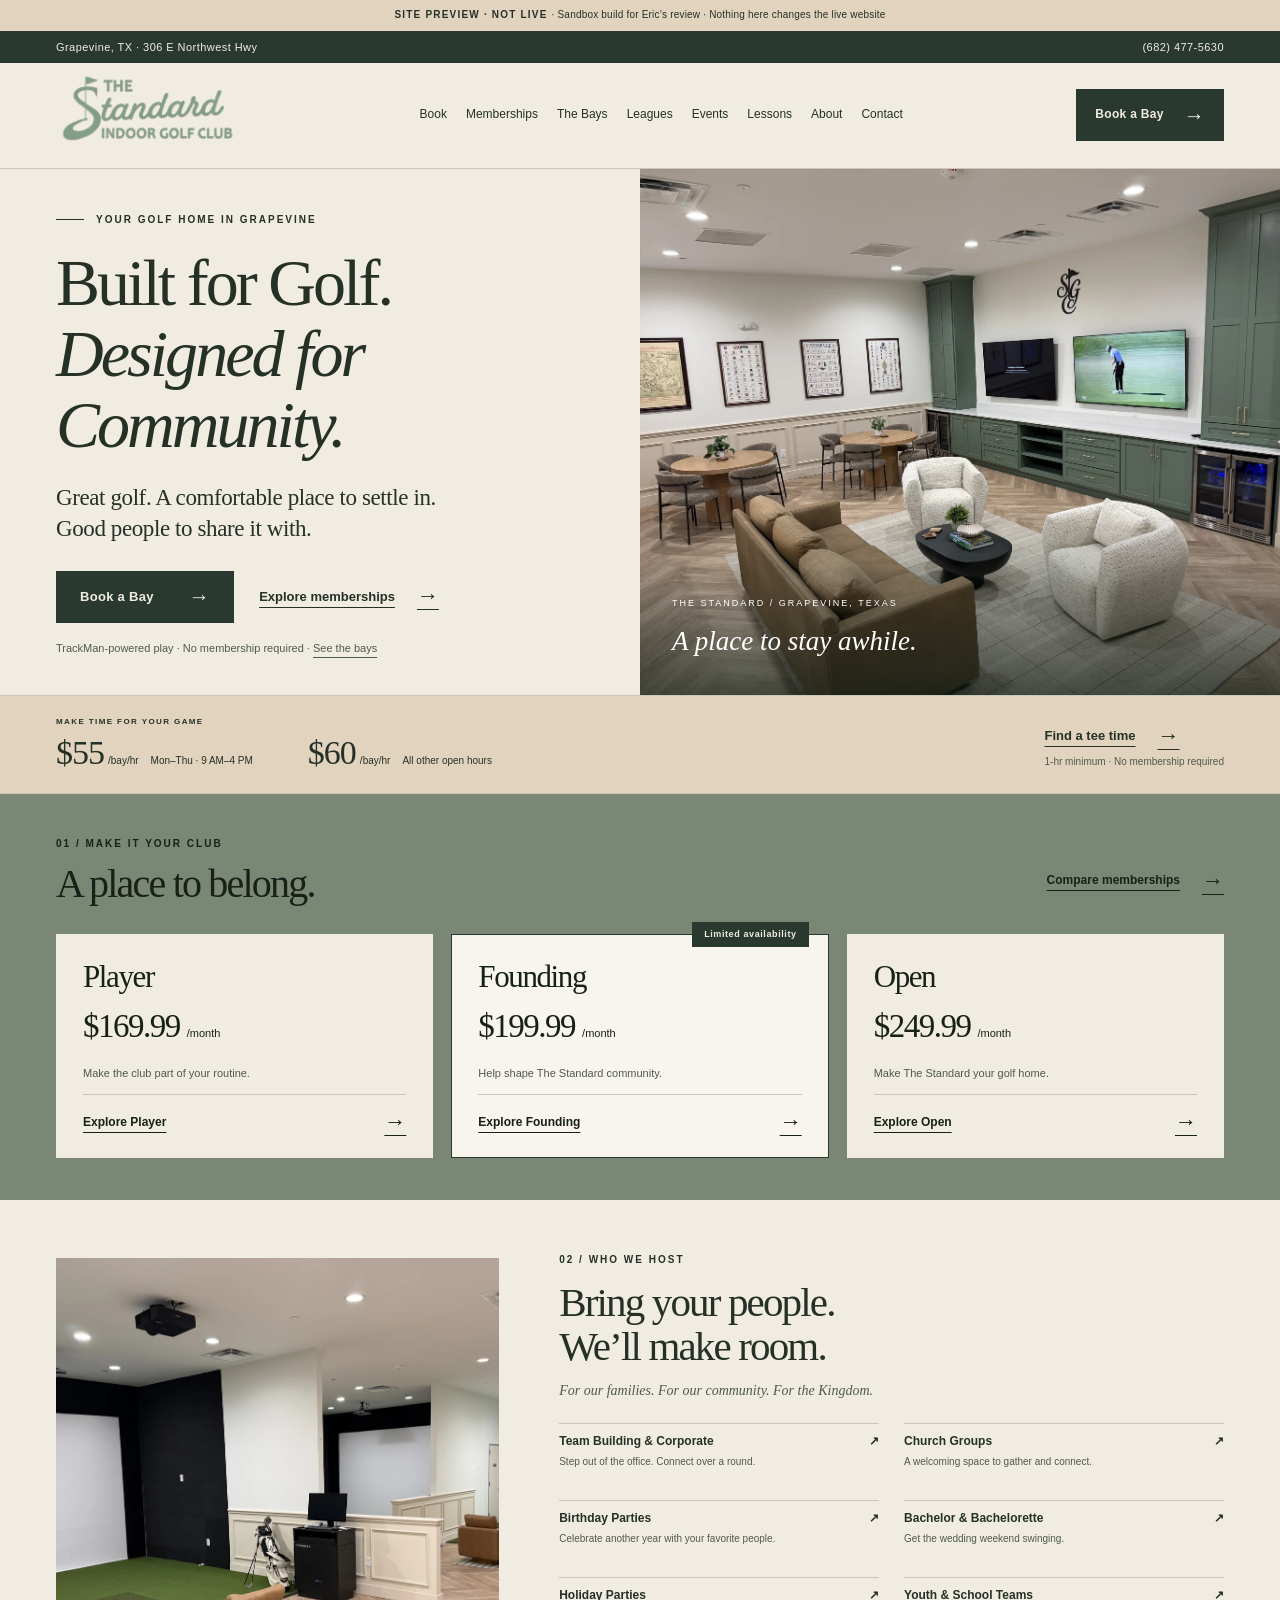
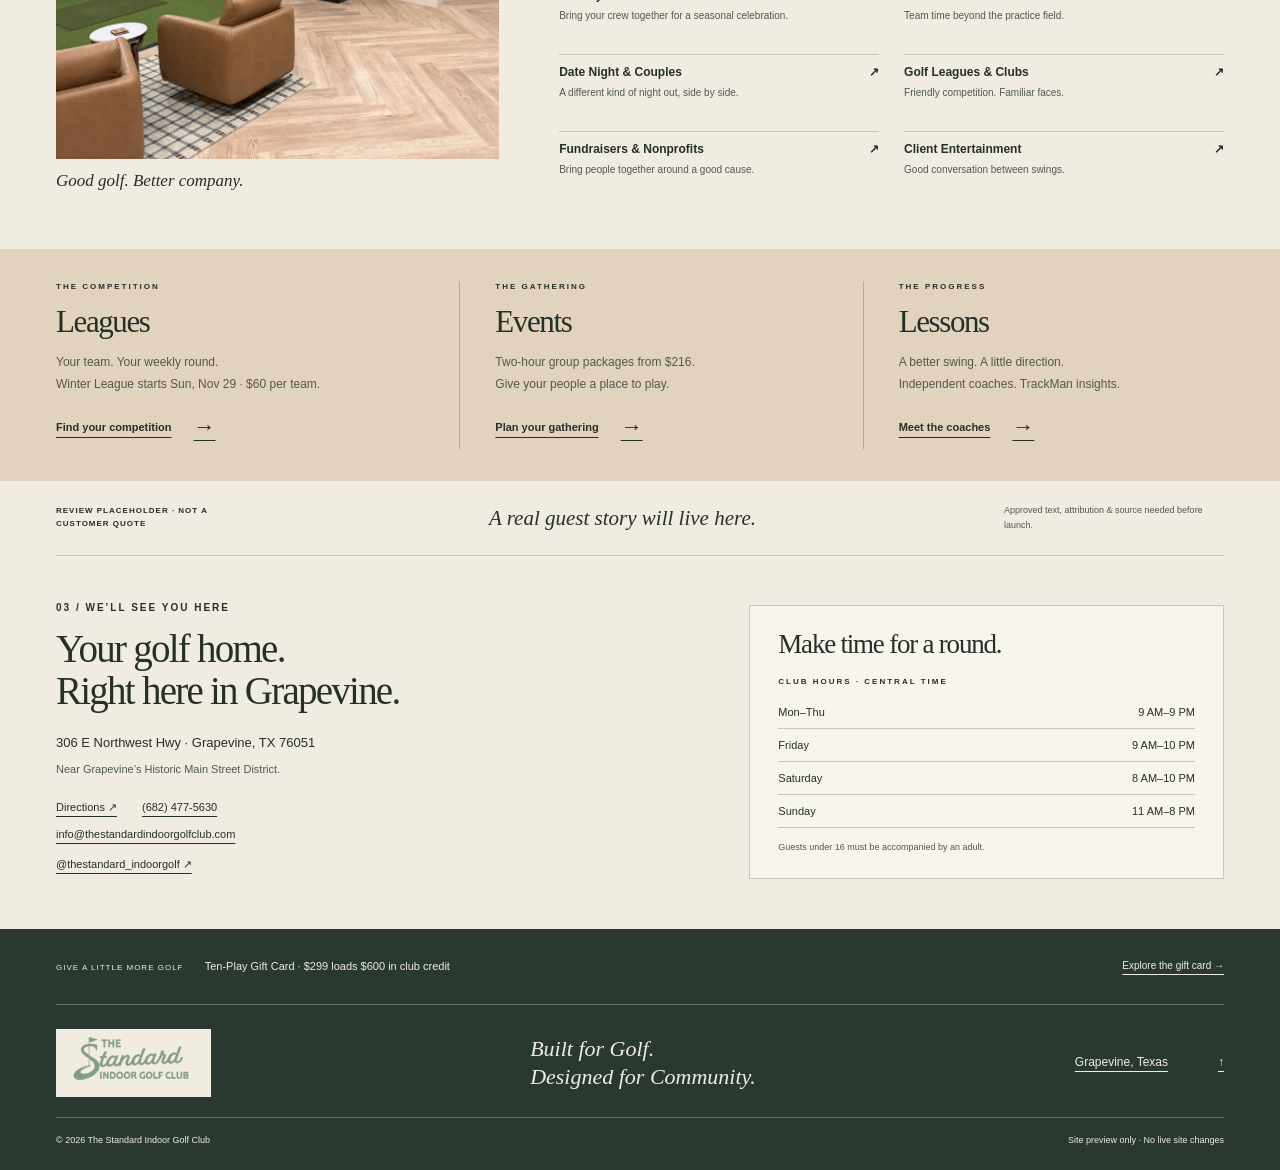
==== site/index.html @ 658508c6 "SIGC site preview (noindex, fake booking data)" ====
<!DOCTYPE html>

<html lang="en">
<head>
<meta charset="utf-8"/><meta content="width=device-width, initial-scale=1" name="viewport"/>
<meta content="noindex,nofollow" name="robots"/><meta content="#F0ECE2" name="theme-color"/>
<title>The Standard Indoor Golf Club · Homepage design preview</title>
<meta content="Premium indoor golf and genuine community in Grapevine, Texas. Book a TrackMan bay, find your membership, and make yourself at home." name="description"/>
<link as="image" href="assets/club-lounge.webp" rel="preload"/><link href="homepage.css" rel="stylesheet"/><link href="site.css" rel="stylesheet"/>
<script defer="" src="homepage.js"></script>
</head>
<body>
<a class="skip" href="#main">Skip to content</a>
<div class="preview">SITE PREVIEW · NOT LIVE <span>· Sandbox build for Eric’s review · Nothing here changes the live website</span></div>
<div class="utility"><div class="container"><a href="#visit">Grapevine, TX <span>· 306 E Northwest Hwy</span></a><a href="tel:+16824775630">(682) 477-5630</a></div></div>
<header class="header"><div class="container header-inner">
<a aria-label="The Standard Indoor Golf Club home" class="logo" href="#"><img alt="The Standard Indoor Golf Club" height="512" src="assets/primary-logo.png" width="1024"/></a>
<button aria-controls="navigation" aria-expanded="false" class="menu-toggle">Menu <span aria-hidden="true">☰</span></button>
<nav aria-label="Main navigation" id="navigation"><a href="bookings.html">Book</a><a href="memberships.html">Memberships</a><a href="bays.html">The Bays</a><a href="leagues.html">Leagues</a><a href="events.html">Events</a><a href="coaching.html">Lessons</a><a href="about.html">About</a><a href="contact.html">Contact</a></nav>
<a class="button header-book" href="../public/book.html">Book a Bay <span aria-hidden="true">→</span></a>
</div></header>
<main id="main"><section aria-labelledby="hero-title" class="hero">
<div class="hero-copy"><p class="eyebrow"><span class="rule"></span> YOUR GOLF HOME IN GRAPEVINE</p>
<h1 id="hero-title">Built for Golf.<br/><em>Designed for<br/>Community.</em></h1>
<p class="hero-intro">Great golf. A comfortable place to settle in. Good people to share it with.</p>
<div class="actions"><a class="button" href="../public/book.html">Book a Bay <span aria-hidden="true">→</span></a><a class="text-link" href="memberships.html">Explore memberships <span aria-hidden="true">→</span></a></div>
<p class="quiet">TrackMan-powered play · No membership required · <a href="bays.html">See the bays</a></p>
</div>
<figure class="hero-photo"><img alt="The club’s lounge with a leather sofa, soft armchairs, café tables and green built-in cabinets" fetchpriority="high" height="1125" src="assets/club-lounge.webp" width="1500"/><figcaption><span>THE STANDARD / GRAPEVINE, TEXAS</span><span>A place to stay awhile.</span></figcaption></figure>
</section>
<section aria-label="Hourly rates and booking" class="booking-strip"><div class="container"><p><span class="eyebrow">MAKE TIME FOR YOUR GAME</span><strong>$55<small>/bay/hr</small></strong><span class="rate-time">Mon–Thu · 9 AM–4 PM</span></p><p><strong>$60<small>/bay/hr</small></strong><span class="rate-time">All other open hours</span></p><div><a class="text-link" href="../public/book.html">Find a tee time <span aria-hidden="true">→</span></a><p>1-hr minimum · No membership required</p></div></div></section>
<section aria-labelledby="members-title" class="membership-section compact-memberships"><div class="container"><div class="compact-heading"><div><p class="eyebrow">01 / MAKE IT YOUR CLUB</p><h2 id="members-title">A place to belong.</h2></div><a class="text-link" href="memberships.html">Compare memberships <span aria-hidden="true">→</span></a></div><div class="membership-grid">
<article class="membership-card"><h3>Player</h3><p class="membership-price">$169.99<span>/month</span></p><p>Make the club part of your routine.</p><a class="text-link" href="memberships.html">Explore Player <span aria-hidden="true">→</span></a></article>
<article class="membership-card featured"><div class="availability">Limited availability</div><h3>Founding</h3><p class="membership-price">$199.99<span>/month</span></p><p>Help shape The Standard community.</p><a class="text-link" href="memberships.html">Explore Founding <span aria-hidden="true">→</span></a></article>
<article class="membership-card"><h3>Open</h3><p class="membership-price">$249.99<span>/month</span></p><p>Make The Standard your golf home.</p><a class="text-link" href="memberships.html">Explore Open <span aria-hidden="true">→</span></a></article>
</div></div></section>
<section aria-labelledby="host-title" class="host-section container"><figure class="host-photo"><img alt="Finished golf bays with hitting turf, large screens and comfortable leather seating at The Standard" height="1050" loading="lazy" src="assets/club-bays.webp" width="1400"/><figcaption>Good golf. Better company.</figcaption></figure><div><p class="eyebrow">02 / WHO WE HOST</p><h2 id="host-title">Bring your people.<br/>We’ll make room.</h2><p class="kingdom-line">For our families. For our community. For the Kingdom.</p><div class="host-groups"><a class="host-group" href="events.html"><h3>Team Building &amp; Corporate <span aria-hidden="true">↗</span></h3><p>Step out of the office. Connect over a round.</p></a><a class="host-group" href="events.html"><h3>Church Groups <span aria-hidden="true">↗</span></h3><p>A welcoming space to gather and connect.</p></a><a class="host-group" href="events.html"><h3>Birthday Parties <span aria-hidden="true">↗</span></h3><p>Celebrate another year with your favorite people.</p></a><a class="host-group" href="events.html"><h3>Bachelor &amp; Bachelorette <span aria-hidden="true">↗</span></h3><p>Get the wedding weekend swinging.</p></a><a class="host-group" href="events.html"><h3>Holiday Parties <span aria-hidden="true">↗</span></h3><p>Bring your crew together for a seasonal celebration.</p></a><a class="host-group" href="events.html"><h3>Youth &amp; School Teams <span aria-hidden="true">↗</span></h3><p>Team time beyond the practice field.</p></a><a class="host-group" href="events.html"><h3>Date Night &amp; Couples <span aria-hidden="true">↗</span></h3><p>A different kind of night out, side by side.</p></a><a class="host-group" href="events.html"><h3>Golf Leagues &amp; Clubs <span aria-hidden="true">↗</span></h3><p>Friendly competition. Familiar faces.</p></a><a class="host-group" href="events.html"><h3>Fundraisers &amp; Nonprofits <span aria-hidden="true">↗</span></h3><p>Bring people together around a good cause.</p></a><a class="host-group" href="events.html"><h3>Client Entertainment <span aria-hidden="true">↗</span></h3><p>Good conversation between swings.</p></a></div></div></section>
<section class="teaser-section"><div class="container teaser-grid"><article><p class="eyebrow">THE COMPETITION</p><h3>Leagues</h3><p>Your team. Your weekly round.<br/>Winter League starts Sun, Nov 29 · $60 per team.</p><a class="text-link" href="leagues.html">Find your competition <span aria-hidden="true">→</span></a></article><article><p class="eyebrow">THE GATHERING</p><h3>Events</h3><p>Two-hour group packages from $216.<br/>Give your people a place to play.</p><a class="text-link" href="events.html">Plan your gathering <span aria-hidden="true">→</span></a></article><article><p class="eyebrow">THE PROGRESS</p><h3>Lessons</h3><p>A better swing. A little direction.<br/>Independent coaches. TrackMan insights.</p><a class="text-link" href="coaching.html">Meet the coaches <span aria-hidden="true">→</span></a></article></div></section>
<aside aria-label="Future guest review" class="review-mini container"><span class="placeholder-label">REVIEW PLACEHOLDER · NOT A CUSTOMER QUOTE</span><p>A real guest story will live here.</p><span>Approved text, attribution &amp; source needed before launch.</span></aside>
<section aria-labelledby="visit-title" class="visit-short container" id="visit"><div><p class="eyebrow">03 / WE’LL SEE YOU HERE</p><h2 id="visit-title">Your golf home.<br/>Right here in Grapevine.</h2><address>306 E Northwest Hwy · Grapevine, TX 76051</address><p class="location-note">Near Grapevine’s Historic Main Street District.</p><div class="visit-actions"><a href="https://www.google.com/maps/search/?api=1&amp;query=306+E+Northwest+Hwy+Grapevine+TX+76051">Directions ↗</a><a href="tel:+16824775630">(682) 477-5630</a></div><a class="email-link" href="mailto:info@thestandardindoorgolfclub.com">info@thestandardindoorgolfclub.com</a><a class="social-link" href="https://www.instagram.com/thestandard_indoorgolf/">@thestandard_indoorgolf ↗</a></div><div class="hours-short"><h3>Make time for a round.</h3><p class="eyebrow">CLUB HOURS · CENTRAL TIME</p><dl><div><dt>Mon–Thu</dt><dd>9 AM–9 PM</dd></div><div><dt>Friday</dt><dd>9 AM–10 PM</dd></div><div><dt>Saturday</dt><dd>8 AM–10 PM</dd></div><div><dt>Sunday</dt><dd>11 AM–8 PM</dd></div></dl><p class="quiet">Guests under 16 must be accompanied by an adult.</p></div></section>
</main>
<footer><div class="container footer-gift"><p>GIVE A LITTLE MORE GOLF <span>Ten-Play Gift Card · $299 loads $600 in club credit</span></p><a href="gift-card.html">Explore the gift card →</a></div><div class="container footer-main"><a aria-label="Return to top" class="footer-logo" href="#"><img alt="The Standard Indoor Golf Club" height="512" src="assets/primary-logo.png" width="1024"/></a><p>Built for Golf.<br/>Designed for Community.</p><a href="#visit">Grapevine, Texas <span aria-hidden="true">↑</span></a></div><div class="container footer-bottom"><span>© 2026 The Standard Indoor Golf Club</span><span>Site preview only · No live site changes</span></div></footer>
<div class="mobile-book"><a class="button" href="../public/book.html">Book a Bay <span aria-hidden="true">→</span></a><a aria-label="View hours and directions" href="#visit">Hours &amp; location</a></div>
</body></html>
---- site/homepage.css ----
:root{--green:#7a8775;--villa:#f0ece2;--patience:#e2d3bf;--ink:#253027;--dark:#29392f;--muted:#50594d;--line:#c9c8b8;--paper:#f8f5ee;--serif:Georgia,'Times New Roman',serif;--sans:Arial,Helvetica,sans-serif}*{box-sizing:border-box}html{scroll-behavior:smooth;scroll-padding-top:125px}body{margin:0;background:var(--villa);color:var(--ink);font:16px/1.65 var(--sans);-webkit-font-smoothing:antialiased}a{color:inherit;text-underline-offset:5px}button{font:inherit;color:inherit;cursor:pointer}a,button{-webkit-tap-highlight-color:transparent}button:focus-visible,a:focus-visible,summary:focus-visible{outline:3px solid #9b5b23;outline-offset:5px}img{display:block;width:100%;height:auto}figure,p{margin:0}p+p{margin-top:17px}h1,h2,h3{font-family:var(--serif);font-weight:400;line-height:1.08;letter-spacing:-.045em;margin:0}h1{font-size:clamp(52px,5vw,78px)}h2{font-size:clamp(38px,3.8vw,56px)}h3{font-size:34px}em{font-weight:400}button{border:0}button.text-link{background:none;padding-left:0;padding-right:0}a,button{touch-action:manipulation}.container{width:min(1280px,calc(100% - 112px));margin-inline:auto}.skip{position:fixed;top:-100px;left:20px;background:var(--paper);padding:14px;z-index:100}.skip:focus{top:12px}.preview{padding:7px 16px;text-align:center;background:var(--patience);font-size:10px;font-weight:700;letter-spacing:1.2px}.preview span{font-weight:400;letter-spacing:.2px}.utility{background:var(--dark);color:var(--villa);font-size:11px;letter-spacing:.45px}.utility .container{display:flex;justify-content:space-between}.utility a{padding:7px 0;text-decoration:none}.header{position:sticky;top:0;z-index:30;background:var(--villa);border-bottom:1px solid var(--line)}.header-inner{display:flex;align-items:center;justify-content:space-between;gap:28px;min-height:105px}.logo{width:190px;flex-shrink:0}.logo img{width:190px;height:95px;object-fit:contain}.header nav{display:flex;gap:23px;align-items:center}.header nav a{text-decoration:none;font-size:12px;min-height:48px;display:flex;align-items:center}.header nav a:hover{text-decoration:underline}.button{display:inline-flex;align-items:center;justify-content:space-between;gap:35px;min-height:52px;padding:13px 23px;text-decoration:none;background:var(--dark);color:var(--villa);font-size:13px;font-weight:700;letter-spacing:.3px;border:1px solid var(--dark);transition:background .16s}.button:hover{background:#405344}.button span{font-size:21px;line-height:1}.header-book{white-space:nowrap;font-size:12px;padding:10px 18px;gap:20px}.menu-toggle{display:none}.eyebrow{font-size:10px;font-weight:700;letter-spacing:2px;line-height:1.5;margin-bottom:24px}.hero{display:grid;grid-template-columns:1fr 1fr;min-height:665px}.hero-copy{padding:66px 48px 48px max(56px,calc((100vw - 1280px)/2));display:flex;flex-direction:column;justify-content:center}.hero .eyebrow{display:flex;align-items:center;gap:12px}.rule{width:28px;height:1px;background:var(--ink)}.hero h1{margin-bottom:28px}.hero-intro{font-family:var(--serif);font-size:24px;line-height:1.35;max-width:410px;letter-spacing:-.4px}.hero-detail{font-size:14px;color:var(--muted);max-width:405px}.actions{display:flex;gap:25px;align-items:center;margin-top:31px;flex-wrap:wrap}.text-link{min-height:48px;display:inline-flex;align-items:center;justify-content:space-between;gap:22px;font-size:13px;font-weight:700;text-decoration:underline;text-decoration-thickness:1px;text-underline-offset:6px}.text-link span{font-size:22px;text-decoration:none}.quiet{font-size:11px;color:var(--muted);margin-top:17px;line-height:1.6}.hero-photo{position:relative;overflow:hidden}.hero-photo>img{height:100%;object-fit:cover;object-position:53% center;position:absolute;inset:0}.hero-photo:after{content:'';position:absolute;inset:65% 0 0;background:linear-gradient(transparent,rgba(16,26,18,.75))}.hero-photo figcaption{position:absolute;bottom:32px;left:32px;right:32px;color:#fff;z-index:1;display:flex;flex-direction:column;gap:8px}.hero-photo figcaption span:first-child{font-size:9px;letter-spacing:2px}.hero-photo figcaption span:last-child{font-family:var(--serif);font-size:27px;font-style:italic}.quick-facts{border-block:1px solid var(--line);background:var(--patience)}.quick-facts>.container{display:grid;grid-template-columns:1fr 1fr 1fr 1fr;align-items:center;padding-block:25px}.quick-facts p{font-family:var(--serif);font-size:20px;margin:0}.quick-facts p span{display:block;font-family:var(--sans);font-size:9px;font-weight:700;letter-spacing:1.8px;margin-bottom:4px}.quick-facts a{font-size:12px;justify-self:end;display:flex;gap:22px;align-items:center;min-height:48px}.section{padding-block:96px}.split{display:grid;grid-template-columns:1fr 1fr;align-items:center;gap:80px}.section-copy>p:not(.eyebrow):not(.quiet){color:var(--muted);font-size:15px;max-width:470px;line-height:1.8}.section-copy h2{margin-bottom:26px}.photo-frame{position:relative}.photo-frame>img{aspect-ratio:1/1.07;object-fit:cover;object-position:45% center}.photo-frame figcaption{font-family:var(--serif);font-style:italic;padding:15px 0 0;font-size:17px}.rate-row{display:grid;grid-template-columns:1fr 1fr;border-block:1px solid var(--line);padding:21px 0;margin:27px 0}.rate-row>div+div{padding-left:24px;border-left:1px solid var(--line)}.rate-row strong{font-family:var(--serif);font-size:40px;letter-spacing:-1px;font-weight:400;line-height:1}.rate-row strong span{font-family:var(--sans);font-size:11px;letter-spacing:0;margin-left:4px}.rate-row p{font-size:11px;color:var(--muted);margin-top:10px}.booking-steps{padding:0;margin:0 0 26px;list-style:none;display:flex;gap:15px;font-size:11px;flex-wrap:wrap}.booking-steps li{display:flex;gap:7px;align-items:center}.booking-steps span{width:20px;height:20px;display:grid;place-items:center;border:1px solid var(--line);border-radius:50%;font-size:10px}.membership-section{padding:87px 0 34px;background:var(--green);color:#172117}.section-heading{display:flex;justify-content:space-between;gap:45px;align-items:flex-end;margin-bottom:43px}.section-heading>p{max-width:380px;font-size:14px;color:var(--muted);line-height:1.8;margin-bottom:4px}.membership-section .section-heading>p{color:#1c291c}.membership-grid{display:grid;grid-template-columns:repeat(3,1fr);gap:18px}.membership-card{background:var(--villa);padding:38px 32px 25px;position:relative;border:1px solid var(--villa);display:flex;flex-direction:column;min-height:340px}.membership-card.featured{background:var(--paper);border:1px solid var(--dark)}.card-index{font-size:9px;letter-spacing:1.7px;margin-bottom:24px}.membership-card h3{font-size:36px}.membership-price{font-family:var(--serif);font-size:40px;letter-spacing:-1.5px;margin-top:22px!important;line-height:1.2}.membership-price span{font-family:var(--sans);font-size:11px;letter-spacing:0;margin-left:7px}.membership-card>p:not(.card-index):not(.membership-price){font-size:13px;color:var(--muted);line-height:1.7;margin-bottom:20px}.membership-card .text-link{margin-top:auto;justify-content:space-between;border-top:1px solid var(--line);padding-top:15px}.availability{position:absolute;top:-13px;right:19px;background:var(--dark);color:var(--villa);font-size:9px;font-weight:700;letter-spacing:.6px;padding:5px 12px}.membership-note{display:flex;justify-content:space-between;gap:20px;align-items:center;margin-top:24px}.membership-note p{font-size:12px}.experience-grid{display:grid;grid-template-columns:repeat(3,1fr);gap:36px}.experience{padding-top:20px;border-top:1px solid var(--ink);display:flex;flex-direction:column;scroll-margin-top:130px}.card-top{display:flex;justify-content:space-between;font-size:9px;font-weight:700;letter-spacing:1.5px;margin-bottom:26px}.experience h3{font-size:35px;line-height:1.13;margin-bottom:23px}.experience>p{font-size:14px;color:var(--muted);line-height:1.8}.detail-price{font-family:var(--serif);font-size:28px!important;color:var(--ink)!important}.detail-price span{font-family:var(--sans);font-size:12px}.experience .text-link{margin-top:auto;padding-top:26px;justify-content:flex-start}.experience small{font-size:9px;line-height:1.6;color:var(--muted);margin-top:6px}.event-prices{font-size:11px;margin-top:18px;margin-bottom:5px}.event-prices p{display:flex;justify-content:space-between;border-bottom:1px solid var(--line);padding:6px 0;margin:0}.event-prices b{font-weight:400}.coach-names{font-size:12px!important;margin-top:22px!important}.about-section{background:var(--patience);padding:80px 0}.about-photo img{aspect-ratio:1/1;object-fit:cover;object-position:38% center}.about-photo figcaption{font-size:17px;font-family:var(--serif);font-style:italic;margin-top:14px}.proof{padding-block:80px;text-align:center}.proof h2{font-size:42px}.proof-placeholder{max-width:800px;margin:35px auto 0;border:1px dashed #818677;padding:30px;background:#ece9df}.placeholder-label{display:block;font-size:9px;letter-spacing:1px;font-weight:700}.proof-placeholder p{font-family:var(--serif);font-size:26px;margin:13px 0}.proof-placeholder>span:last-child{font-size:11px;color:var(--muted)}.gift-strip{background:var(--patience);border-block:1px solid #c4b39d;padding:34px 0}.gift-strip>.container{display:flex;justify-content:space-between;align-items:center;gap:25px}.gift-strip .eyebrow{margin-bottom:9px}.gift-strip h2{font-size:33px}.gift-strip p:not(.eyebrow){font-size:13px;margin-top:10px}.outline{background:transparent;color:var(--ink)}.outline:hover{background:var(--villa)}.visit{display:grid;grid-template-columns:1fr 1fr;gap:100px}.visit h2{margin-bottom:28px}.visit address{font-style:normal;font-size:19px;line-height:1.6}.visit>div>p:not(.eyebrow){font-size:13px;color:var(--muted);margin:16px 0 0}.contact-links{display:flex;flex-direction:column;align-items:flex-start;gap:7px;margin-top:28px}.contact-links a{font-size:13px;min-height:35px;overflow-wrap:anywhere}.hours-card{background:var(--paper);padding:40px;border:1px solid var(--line);align-self:start}.hours-card h3{font-size:32px;margin-bottom:20px}.hours-card .eyebrow{font-size:9px;margin-bottom:16px}.hours-card dl{margin:0 0 28px;font-size:13px}.hours-card dl>div{display:flex;justify-content:space-between;gap:20px;border-bottom:1px solid var(--line);padding:12px 0}.hours-card dd{margin:0;white-space:nowrap}.hours-card .button{width:100%}footer{background:var(--dark);color:var(--villa);padding:35px 0 22px}.footer-main{display:flex;align-items:center;justify-content:space-between;gap:30px;padding-bottom:25px}.footer-logo{width:200px;background:var(--villa);padding:3px 13px}.footer-main p{font-family:var(--serif);font-size:26px;font-style:italic;line-height:1.25}.footer-main>a:last-child{font-size:12px;min-height:48px;display:flex;gap:50px;align-items:center}.footer-bottom{border-top:1px solid #667365;padding-top:20px;display:flex;justify-content:space-between;gap:20px;font-size:9px;color:var(--villa)}.mobile-book{display:none}dialog{background:var(--villa);color:var(--ink);border:1px solid var(--dark);padding:45px;max-width:520px;width:calc(100% - 32px)}dialog::backdrop{background:#19251cd6}dialog h2{font-size:38px;margin-bottom:24px}dialog p{font-size:14px;margin-bottom:22px}.dialog-close{position:absolute;right:8px;top:3px;background:transparent;font-size:30px;width:48px;height:48px}.dialog-done{width:100%}
@media(min-width:1600px){.hero-copy{padding-right:70px}.hero{min-height:730px}}
@media(max-width:1200px){.container{width:calc(100% - 64px)}.header-inner{gap:16px}.header nav{gap:15px}.logo,.logo img{width:160px}.hero-copy{padding:50px 32px}.hero h1{font-size:60px}.split{gap:45px}.header-book{gap:12px;padding-inline:12px}.experience-grid{gap:25px}.membership-card{padding:32px 24px 23px}.visit{gap:60px}}
@media(max-width:1000px){.header-inner{min-height:88px}.logo img{height:80px}.menu-toggle{display:flex;background:none;align-items:center;gap:13px;min-height:48px;font-size:12px;margin-left:auto}.menu-toggle span{font-size:20px}.header nav{display:none;position:absolute;left:0;right:0;top:100%;background:var(--villa);border-bottom:1px solid var(--line);padding:16px 32px;grid-template-columns:1fr 1fr;gap:4px 24px;box-shadow:0 15px 20px #17211712}.header nav.open{display:grid}.header nav a{font-size:15px;min-height:48px;border-bottom:1px solid var(--line)}.hero{min-height:630px}.hero h1{font-size:52px}.hero-intro{font-size:22px}.hero-detail{font-size:13px}.hero .actions{gap:14px}.quick-facts p{font-size:17px}.quick-facts a{font-size:11px;gap:10px}.section{padding-block:72px}.split{gap:36px}h2{font-size:41px}.membership-card{padding:30px 20px 20px}.membership-price{font-size:32px}.membership-price span{font-size:10px}.section-heading>p{max-width:270px;font-size:12px}.experience h3{font-size:28px}.experience>p{font-size:13px}.hours-card{padding:28px}.visit{gap:45px}.visit h2{font-size:38px}.footer-main p{font-size:23px}}
@media(max-width:700px){html{scroll-padding-top:100px}.container{width:calc(100% - 40px)}.preview{font-size:8px;letter-spacing:1px;padding:7px 12px}.preview span{display:block;font-size:8px;margin-top:2px}.utility{font-size:10px}.utility a{padding:6px 0}.utility a span{display:none}.header-inner{min-height:77px;gap:15px}.logo,.logo img{width:143px}.logo img{height:71px}.header-book{display:none}.menu-toggle{font-size:12px;padding:0 4px}.hero{display:flex;flex-direction:column;min-height:0}.hero-copy{padding:43px 24px 36px}.hero h1{font-size:53px;line-height:1.03;margin-bottom:24px;letter-spacing:-2.7px}.hero .eyebrow{font-size:8px;letter-spacing:1.6px;margin-bottom:25px;gap:9px}.rule{width:20px}.hero-intro{font-size:23px;max-width:345px}.hero-detail{font-size:13px;line-height:1.8;margin-top:17px;max-width:330px}.actions{margin-top:25px;gap:22px;flex-wrap:nowrap}.hero .button{padding:12px 18px;gap:25px;white-space:nowrap;font-size:12px}.hero .text-link{font-size:11px;gap:10px;line-height:1.5}.hero .text-link span{font-size:18px}.hero .quiet{font-size:10px;margin-top:17px}.hero-photo{height:350px;min-height:350px}.hero-photo>img{object-position:50% 45%}.hero-photo figcaption{left:24px;bottom:23px;gap:6px}.hero-photo figcaption span:first-child{font-size:8px}.hero-photo figcaption span:last-child{font-size:26px}.quick-facts>.container{grid-template-columns:1fr 1fr;gap:20px 16px;padding-block:22px}.quick-facts p{font-size:18px}.quick-facts p span{font-size:8px;letter-spacing:1.4px}.quick-facts a{justify-self:start;font-size:11px;gap:12px}.section{padding-block:56px}.split{grid-template-columns:1fr;gap:32px}.play .section-copy{order:-1}.section-copy h2{margin-bottom:23px}h2{font-size:39px;letter-spacing:-1.5px}.eyebrow{font-size:8px;letter-spacing:1.7px;margin-bottom:20px}.section-copy>p:not(.eyebrow):not(.quiet){font-size:14px}.rate-row{margin:24px 0 22px;padding-block:21px}.rate-row>div+div{padding-left:20px}.rate-row strong{font-size:38px}.rate-row strong span{font-size:10px}.rate-row p{font-size:10px}.booking-steps{gap:12px;font-size:10px}.booking-steps li{gap:5px}.booking-steps span{width:17px;height:17px;font-size:9px}.photo-frame>img{aspect-ratio:1/1;object-position:38% center}.photo-frame figcaption{font-size:16px}.membership-section{padding:55px 0 25px}.section-heading{flex-direction:column;align-items:flex-start;gap:22px;margin-bottom:35px}.section-heading>p{font-size:13px;max-width:100%;line-height:1.8}.membership-grid{grid-template-columns:1fr;gap:22px}.membership-card{padding:29px 26px 18px;min-height:285px}.card-index{font-size:9px;margin-bottom:15px}.membership-card h3{font-size:35px}.membership-price{font-size:38px;margin-top:18px!important}.membership-price span{font-size:11px}.membership-card>p:not(.card-index):not(.membership-price){font-size:13px;margin-bottom:18px}.availability{right:22px}.membership-note{flex-direction:column;align-items:flex-start;gap:4px;margin-top:20px}.membership-note p{font-size:11px;max-width:285px}.membership-note .text-link{font-size:12px}.experience-grid{grid-template-columns:1fr;gap:34px}.experience{padding-top:17px;scroll-margin-top:100px}.card-top{font-size:9px;margin-bottom:20px}.experience h3{font-size:34px;margin-bottom:20px}.experience>p{font-size:14px}.experience .text-link{padding-top:17px;min-height:55px}.experience small{font-size:9px}.event-prices{font-size:12px}.event-prices p{padding:9px 0}.about-section{padding:55px 0}.about-photo img{aspect-ratio:1/1;object-position:38% center}.about-photo figcaption{font-size:16px}.proof{padding-block:55px}.proof h2{font-size:36px}.proof-placeholder{padding:25px 19px;margin-top:27px}.placeholder-label{font-size:8px;letter-spacing:.7px}.proof-placeholder p{font-size:24px;line-height:1.25;margin:17px 0}.proof-placeholder>span:last-child{font-size:10px;display:block;line-height:1.8}.gift-strip{padding:31px 0}.gift-strip>.container{flex-direction:column;align-items:flex-start;gap:23px}.gift-strip h2{font-size:32px}.gift-strip p:not(.eyebrow){font-size:13px}.gift-strip .button{width:100%}.visit{grid-template-columns:1fr;gap:34px}.visit h2{font-size:38px}.visit address{font-size:18px}.visit>div>p:not(.eyebrow){font-size:12px}.contact-links{margin-top:23px;gap:3px}.contact-links a{min-height:44px;font-size:12px;display:flex;align-items:center;gap:15px}.hours-card{padding:28px 23px}.hours-card h3{font-size:30px}.hours-card dl{font-size:12px}.hours-card dd{font-size:12px}.hours-card .quiet{font-size:10px}footer{padding:32px 0 110px}.footer-main{flex-direction:column;align-items:flex-start;gap:25px}.footer-logo{width:195px}.footer-main p{font-size:27px}.footer-main>a:last-child{font-size:12px;min-height:44px}.footer-bottom{font-size:8px;flex-direction:column;gap:9px}.mobile-book{position:fixed;bottom:0;left:0;right:0;z-index:40;display:flex;align-items:center;justify-content:space-between;gap:15px;background:var(--villa);border-top:1px solid var(--line);padding:10px 20px calc(10px + env(safe-area-inset-bottom));box-shadow:0 -4px 20px #1721170d}.mobile-book .button{min-height:48px;font-size:12px;padding:10px 18px;flex:1;max-width:210px}.mobile-book>a:last-child{font-size:11px;white-space:nowrap;min-height:48px;display:flex;align-items:center}dialog{padding:42px 26px 28px}dialog h2{font-size:34px}}
@media(prefers-reduced-motion:reduce){html{scroll-behavior:auto}*{transition:none!important}}
/* Concise homepage / review revision */
.hero{min-height:510px}.hero-copy{padding-top:43px;padding-bottom:38px}.hero h1{font-size:66px;margin-bottom:22px}.hero-intro{font-size:23px}.hero .eyebrow{margin-bottom:20px}.hero .actions{margin-top:26px}.booking-strip{background:var(--patience);border-block:1px solid var(--line);padding:20px 0}.booking-strip>.container{display:flex;align-items:center;gap:55px}.booking-strip .eyebrow{display:block;font-size:8px;margin-bottom:8px;letter-spacing:1.4px}.booking-strip strong{font:34px/1 var(--serif);letter-spacing:-1px;margin-right:12px}.booking-strip small{font:10px var(--sans);letter-spacing:0;margin-left:4px}.rate-time{font-size:10px;white-space:nowrap}.booking-strip>.container>p:nth-child(2){margin:19px 0 0}.booking-strip>.container>div:last-child{margin-left:auto}.booking-strip .text-link{min-height:34px}.booking-strip>div>div>p{font-size:10px;color:var(--muted)}.compact-memberships{padding:42px 0}.compact-heading{display:flex;align-items:flex-end;justify-content:space-between;margin-bottom:29px;gap:20px}.compact-heading .eyebrow{margin-bottom:11px}.compact-heading h2{font-size:40px}.compact-heading>.text-link{font-size:12px}.compact-memberships .membership-card{min-height:218px;padding:25px 26px 16px}.compact-memberships h3{font-size:31px}.compact-memberships .membership-price{font-size:33px;margin-top:14px!important}.compact-memberships .membership-card>p:not(.membership-price){font-size:11px;margin-bottom:12px}.compact-memberships .membership-card .text-link{padding-top:9px;min-height:42px;font-size:12px}.host-section{display:grid;grid-template-columns:.8fr 1.2fr;gap:60px;align-items:center;padding-block:52px}.host-photo img{aspect-ratio:1/1.13;object-fit:cover;object-position:38% center}.host-photo figcaption{font:italic 17px var(--serif);margin-top:12px}.host-section .eyebrow{margin-bottom:13px}.host-section h2{font-size:41px;margin-bottom:22px}.host-groups{display:grid;grid-template-columns:1fr 1fr;gap:18px 25px}.host-group{display:block;text-decoration:none;border-top:1px solid var(--line);padding-top:12px;min-height:90px}.host-group:hover h3{text-decoration:underline;text-underline-offset:4px}.host-group h3{font-family:var(--sans);font-weight:700;font-size:12px;line-height:1.45;letter-spacing:0;margin-bottom:7px;position:relative;padding-right:17px}.host-group h3 span{position:absolute;right:0;top:0}.host-group p{font-size:11px;line-height:1.7;color:var(--muted)}.teaser-section{padding:32px 0;background:var(--patience)}.teaser-grid{display:grid;grid-template-columns:repeat(3,1fr);gap:42px}.teaser-grid article+article{border-left:1px solid #b6aa97;padding-left:35px}.teaser-grid .eyebrow{font-size:8px;margin-bottom:12px}.teaser-grid h3{font-size:31px;margin-bottom:14px}.teaser-grid p:not(.eyebrow){font-size:12px;color:var(--muted);line-height:1.8}.teaser-grid .text-link{font-size:11px;margin-top:10px;min-height:44px}.review-mini{border-bottom:1px solid var(--line);display:flex;align-items:center;justify-content:space-between;gap:20px;padding-block:22px}.review-mini .placeholder-label{max-width:185px;font-size:8px;line-height:1.6}.review-mini p{font:italic 21px var(--serif)}.review-mini>span:last-child{font-size:9px;color:var(--muted);max-width:220px}.visit-short{display:grid;grid-template-columns:1.25fr 1fr;gap:100px;padding-block:44px}.visit-short .eyebrow{margin-bottom:13px}.visit-short h2{font-size:39px;margin-bottom:20px}.visit-short address{font-style:normal;font-size:13px}.location-note{font-size:11px;color:var(--muted);margin-top:6px}.visit-actions{display:flex;gap:25px;margin-top:12px;font-size:11px}.visit-actions a{min-height:35px;display:flex;align-items:center}.email-link,.social-link{font-size:11px;display:table;min-height:30px;overflow-wrap:anywhere}.hours-short{padding:24px 28px;background:var(--paper);border:1px solid var(--line);align-self:center}.hours-short h3{font-size:27px;margin-bottom:16px}.hours-short .eyebrow{font-size:8px;margin-bottom:8px}.hours-short dl{margin:0;font-size:11px}.hours-short dl>div{display:flex;justify-content:space-between;border-bottom:1px solid var(--line);padding:7px 0}.hours-short dd{margin:0}.hours-short .quiet{font-size:9px;margin-top:12px}footer{padding-top:0}.footer-gift{display:flex;justify-content:space-between;align-items:center;gap:25px;padding-block:20px;border-bottom:1px solid #667365;margin-bottom:24px;font-size:10px}.footer-gift p{font-size:8px;letter-spacing:1px}.footer-gift p span{font-size:11px;letter-spacing:0;margin-left:18px}.footer-gift a{min-height:35px;display:flex;align-items:center;white-space:nowrap}.footer-main{padding-bottom:20px}.footer-logo{width:155px}.footer-main p{font-size:22px}.footer-bottom{padding-top:15px}.stub-page{max-width:700px;padding-block:60px}.stub-logo{display:block;width:220px;margin-bottom:50px}.stub-page h1{font-size:55px;margin-bottom:25px}.stub-page>p:not(.eyebrow){margin-bottom:20px}.stub-page .button{margin-top:20px}
@media(min-width:1600px){.hero{min-height:570px}}
@media(max-width:1100px){.hero h1{font-size:55px}.booking-strip>.container{gap:25px}.rate-time{display:block;margin-top:7px}.booking-strip>.container>p:nth-child(2){margin:20px 0 0}.host-section{gap:35px}.host-group{min-height:105px}.host-section h2{font-size:37px}.visit-short{gap:50px}}
@media(max-width:700px){.hero{min-height:0}.hero-copy{padding:32px 24px 26px}.hero h1{font-size:49px;margin-bottom:20px}.hero .eyebrow{margin-bottom:18px}.hero-intro{font-size:21px}.hero .actions{margin-top:20px}.hero-photo{height:265px;min-height:265px}.hero .quiet{margin-top:12px}.booking-strip{padding:20px 0}.booking-strip>.container{display:grid;grid-template-columns:1fr 1fr;gap:16px 24px}.booking-strip>.container>p:nth-child(2){margin:24px 0 0}.booking-strip>.container>div:last-child{grid-column:1/-1;display:flex;justify-content:space-between;align-items:center;gap:15px;margin:0}.booking-strip strong{font-size:31px}.booking-strip .eyebrow{font-size:7px;letter-spacing:1px;white-space:nowrap}.booking-strip .text-link{font-size:11px;white-space:nowrap;gap:12px;min-height:44px}.booking-strip>div>div>p{font-size:8px;max-width:135px}.rate-time{font-size:9px}.compact-memberships{padding:33px 0}.compact-heading{align-items:flex-start;flex-direction:column;gap:5px;margin-bottom:24px}.compact-heading h2{font-size:35px}.compact-heading .eyebrow{font-size:8px;margin-bottom:10px}.compact-heading>.text-link{font-size:11px;min-height:40px}.compact-memberships .membership-grid{gap:19px}.compact-memberships .membership-card{min-height:0;padding:20px 23px 12px;display:grid;grid-template-columns:1fr 1fr;gap:0 12px;align-items:center}.compact-memberships h3{font-size:29px}.compact-memberships .membership-price{font-size:29px;margin:0!important;justify-self:end}.compact-memberships .membership-price span{font-size:9px;display:block;text-align:right;margin:3px 0 0}.compact-memberships .membership-card>p:not(.membership-price){font-size:10px;grid-column:1/-1;margin-top:12px;margin-bottom:10px}.compact-memberships .membership-card .text-link{grid-column:1/-1;min-height:43px;font-size:11px}.availability{font-size:8px;top:-11px;padding:3px 9px}.host-section{padding-block:36px;display:flex;flex-direction:column;gap:23px;align-items:stretch}.host-section>div{order:-1}.host-section .eyebrow{font-size:8px;margin-bottom:12px}.host-section h2{font-size:36px;margin-bottom:23px}.host-groups{gap:15px 18px}.host-group{min-height:107px;padding-top:11px}.host-group h3{font-size:11px;margin-bottom:7px}.host-group p{font-size:10px}.host-photo img{aspect-ratio:1.55/1;object-position:40% 53%}.host-photo figcaption{font-size:15px;margin-top:9px}.teaser-section{padding:11px 0}.teaser-grid{display:block}.teaser-grid article{padding:21px 0;display:grid;grid-template-columns:85px 1fr;gap:8px 15px}.teaser-grid article+article{border-left:0;border-top:1px solid #b6aa97;padding-left:0}.teaser-grid .eyebrow{grid-column:1/-1;font-size:7px;margin:0}.teaser-grid h3{font-size:27px;margin:0}.teaser-grid p:not(.eyebrow){font-size:10px;margin:0}.teaser-grid .text-link{grid-column:2;font-size:10px;margin:0;min-height:40px;justify-content:flex-start;gap:15px}.review-mini{padding-block:20px;flex-wrap:wrap;gap:9px}.review-mini .placeholder-label{font-size:7px;max-width:none;width:100%}.review-mini p{font-size:20px;width:100%}.review-mini>span:last-child{font-size:8px;max-width:100%}.visit-short{grid-template-columns:1fr;padding-block:34px;gap:23px}.visit-short h2{font-size:35px;margin-bottom:19px}.visit-short address{font-size:12px}.visit-short .location-note{font-size:10px}.visit-actions{margin-top:7px;gap:25px;font-size:11px}.visit-actions a{min-height:44px}.email-link,.social-link{font-size:11px;min-height:44px;display:flex;align-items:center}.hours-short{padding:22px}.hours-short h3{font-size:26px}.hours-short dl{font-size:11px}.hours-short dl>div{padding:8px 0}.hours-short .quiet{font-size:9px}.footer-gift{flex-direction:column;align-items:flex-start;gap:7px;padding-block:20px;margin-bottom:22px}.footer-gift p{font-size:7px}.footer-gift p span{display:block;margin:7px 0 0;font-size:11px}.footer-gift a{min-height:44px;font-size:11px}.footer-main{gap:18px;display:grid;grid-template-columns:1fr 1fr}.footer-logo{width:145px}.footer-main p{font-size:19px}.footer-main>a:last-child{grid-column:1/-1;font-size:11px}.footer-bottom{font-size:8px;gap:7px}.stub-page{padding-block:35px}.stub-page h1{font-size:42px}.stub-logo{width:180px;margin-bottom:35px}}
/* Eric's hospitality line + expanded, compact gathering types */
.host-section h2{margin-bottom:12px}.kingdom-line{font:italic 14px/1.6 var(--serif);color:var(--muted);margin:0 0 20px}.host-groups{gap:11px 25px}.host-group{min-height:66px;padding-top:9px}.host-group h3{margin-bottom:4px}.host-group p{font-size:10px;line-height:1.6}
@media(max-width:1100px){.host-group{min-height:75px}.kingdom-line{font-size:13px}}
@media(max-width:700px){.host-section h2{margin-bottom:11px}.kingdom-line{font-size:12px;max-width:285px;margin-bottom:21px}.host-groups{gap:12px 18px}.host-group{min-height:79px;padding-top:10px}.host-group h3{font-size:10px}.host-group p{font-size:9px;line-height:1.7}}
---- site/site.css ----
/* Booking-only layout; brand, navigation and footer inherited from homepage.css. */
.header nav a[aria-current="page"]{text-decoration:underline;text-underline-offset:6px}
.booking-hero .hero-photo>img{object-position:43% center}
.booking-hero .hero-copy{padding-top:42px;padding-bottom:38px}
.booking-strip .group-note p{font-size:13px;color:var(--ink);line-height:1.7}
.booking-guide{padding-block:54px}
.booking-guide .compact-heading{align-items:flex-end}
.booking-note{font-size:12px;color:var(--muted)}
.booking-step-grid{display:grid;grid-template-columns:repeat(3,1fr);gap:38px;list-style:none;margin:32px 0;padding:0}
.booking-step-grid li{border-top:1px solid var(--line);padding-top:18px}
.step-number{font-size:10px;letter-spacing:2px;display:block;margin-bottom:18px}
.booking-step-grid h3{font-size:29px;margin-bottom:14px}
.booking-step-grid p{font-size:13px;color:var(--muted)}
.member-reminder{display:flex;align-items:center;justify-content:space-between;gap:30px;border-top:1px solid var(--line);padding-top:20px}
.member-reminder p{font-size:12px;max-width:670px}.member-reminder strong{font-weight:700}.member-reminder .text-link{white-space:nowrap}
.booking-faq{background:var(--paper);border-block:1px solid var(--line);padding-block:52px}
.faq-layout{display:grid;grid-template-columns:1fr 1fr;gap:70px}.faq-layout h2{font-size:42px}.faq-intro{font-size:13px;color:var(--muted);margin-top:22px}
.faq-list details{border-top:1px solid var(--line);padding:15px 0}.faq-list details:last-child{border-bottom:1px solid var(--line)}
.faq-list summary{cursor:pointer;font-size:14px;font-weight:700;min-height:36px;padding-right:12px}.faq-list p{font-size:13px;color:var(--muted);padding:3px 20px 5px 0}
@media(max-width:1100px){.booking-hero h1{font-size:60px}.booking-strip>.container{gap:24px}.booking-step-grid{gap:25px}.booking-step-grid h3{font-size:26px}}
@media(max-width:700px){.booking-hero .hero-copy{padding:30px 24px 27px}.booking-hero h1{font-size:49px}.booking-hero .hero-intro{font-size:21px}.booking-hero .hero-photo{height:250px;min-height:250px}.booking-hero .hero-photo>img{object-position:center}.booking-hero .actions{justify-content:space-between;gap:18px}.booking-strip>.container>.group-note{display:block;border-top:1px solid #b6aa97;padding-top:12px}.booking-strip .group-note p{font-size:12px;max-width:none}.booking-strip .group-note br{display:none}.booking-guide{padding-block:35px}.booking-guide .compact-heading{align-items:flex-start;gap:16px}.booking-guide .compact-heading h2{font-size:35px}.booking-note{font-size:12px}.booking-step-grid{grid-template-columns:1fr;gap:21px;margin:25px 0}.booking-step-grid li{display:grid;grid-template-columns:28px 1fr;gap:8px 13px;padding-top:15px}.step-number{margin:5px 0 0;grid-row:1/3}.booking-step-grid h3{font-size:27px;margin:0}.booking-step-grid p{font-size:12px;grid-column:2}.member-reminder{flex-direction:column;align-items:flex-start;gap:5px}.member-reminder p{font-size:12px}.booking-faq{padding-block:35px}.faq-layout{grid-template-columns:1fr;gap:27px}.faq-layout h2{font-size:35px}.faq-intro{font-size:12px;margin-top:18px}.faq-list summary{font-size:13px}.faq-list p{font-size:12px}}

/* Shared inner-page components for the full-site preview. Brand tokens come from homepage.css. */
.header nav a[aria-current="page"]{text-decoration:underline;text-underline-offset:6px}
.header nav{gap:19px}
.page-hero{display:grid;grid-template-columns:1.05fr .95fr;min-height:430px;border-bottom:1px solid var(--line)}
.page-hero .hero-copy{padding:44px 48px 40px max(56px,calc((100vw - 1280px)/2));display:flex;flex-direction:column;justify-content:center}
.page-hero h1{font-size:clamp(46px,4.6vw,66px);margin-bottom:20px}
.page-hero .eyebrow{display:flex;align-items:center;gap:12px;margin-bottom:18px}
.page-hero .hero-intro{font-family:var(--serif);font-size:22px;line-height:1.4;max-width:470px}
.page-hero .actions{margin-top:24px}
.page-hero.text-only{grid-template-columns:1fr;min-height:0}.page-hero.text-only .hero-copy{padding-block:56px}
.sec{padding-block:56px}.sec.alt{background:var(--paper);border-block:1px solid var(--line)}.sec.tan{background:var(--patience)}.sec.green{background:var(--green);color:#172117}
.sec-head{display:flex;justify-content:space-between;align-items:flex-end;gap:30px;margin-bottom:30px}
.sec-head .eyebrow{margin-bottom:11px}.sec-head h2{font-size:40px}.sec-head>p{max-width:420px;font-size:13px;color:var(--muted)}
.sec.green .sec-head>p{color:#1c291c}
.lead{font-size:15px;color:var(--muted);max-width:640px;line-height:1.8}
.grid2{display:grid;grid-template-columns:1fr 1fr;gap:28px}.grid3{display:grid;grid-template-columns:repeat(3,1fr);gap:22px}.grid4{display:grid;grid-template-columns:repeat(4,1fr);gap:20px}
.card{background:var(--villa);border:1px solid var(--line);padding:26px 24px;display:flex;flex-direction:column;position:relative}
.sec.alt .card,.sec.tan .card{background:var(--villa)}.card.featured{background:var(--paper);border-color:var(--dark)}
.card h3{font-size:29px;margin-bottom:10px}.card .price{font-family:var(--serif);font-size:34px;letter-spacing:-1px;line-height:1.1;margin:6px 0 4px}
.card .price span{font:11px var(--sans);letter-spacing:0;margin-left:5px}
.card p{font-size:13px;color:var(--muted);line-height:1.7}.card .text-link{margin-top:auto;padding-top:12px;font-size:12px}
.ticks{list-style:none;padding:0;margin:14px 0 16px;font-size:13px;line-height:1.6}.ticks li{padding:7px 0 7px 20px;border-top:1px solid var(--line);position:relative}
.ticks li:before{content:'';position:absolute;left:2px;top:15px;width:8px;height:1px;background:var(--ink)}
.tag{display:inline-block;background:var(--dark);color:var(--villa);font-size:9px;font-weight:700;letter-spacing:.7px;padding:4px 10px;margin-bottom:12px;align-self:flex-start}
.tag.light{background:var(--patience);color:var(--ink)}
.photo img{aspect-ratio:16/10;object-fit:cover}.photo figcaption{font:italic 15px var(--serif);margin-top:9px}
.photo.tall img{aspect-ratio:4/5}
.split2{display:grid;grid-template-columns:1fr 1fr;gap:56px;align-items:center}
.split2 h2{font-size:40px;margin-bottom:18px}.split2 .eyebrow{margin-bottom:12px}
.table-wrap{overflow-x:auto;-webkit-overflow-scrolling:touch;border:1px solid var(--line);background:var(--villa)}
table.t{border-collapse:collapse;width:100%;font-size:13px;min-width:560px}
table.t th,table.t td{padding:11px 14px;border-bottom:1px solid var(--line);text-align:left;vertical-align:top}
table.t thead th{background:var(--dark);color:var(--villa);font-size:11px;letter-spacing:.5px;font-weight:700}
table.t tbody th{font-weight:700;white-space:nowrap}
.sample-label{display:inline-block;border:1px dashed #818677;background:#ece9df;font-size:10px;font-weight:700;letter-spacing:1px;padding:6px 10px;margin-bottom:14px}
.steps{list-style:none;margin:0;padding:0;display:grid;grid-template-columns:repeat(4,1fr);gap:26px}
.steps li{border-top:1px solid var(--ink);padding-top:14px}.steps b{display:block;font:400 25px/1.15 var(--serif);letter-spacing:-.5px;margin:10px 0 8px}
.steps span{font-size:10px;letter-spacing:2px;font-weight:700}.steps p{font-size:13px;color:var(--muted)}
.cta-band{background:var(--dark);color:var(--villa);padding-block:44px}
.cta-band .container{display:flex;justify-content:space-between;align-items:center;gap:30px}
.cta-band h2{font-size:38px}.cta-band p{font-size:13px;margin-top:8px;opacity:.9}
.cta-band .button{background:var(--villa);color:var(--dark);border-color:var(--villa)}.cta-band .button:hover{background:var(--patience)}
.cta-band .text-link{color:var(--villa)}
.cta-actions{display:flex;gap:22px;align-items:center;flex-wrap:wrap}
.button.ghost{background:transparent;color:var(--ink);border-color:var(--ink)}.button.ghost:hover{background:var(--paper)}
.coach .ph{aspect-ratio:16/10;background:var(--patience);display:grid;place-items:center;font-size:11px;letter-spacing:1px;color:var(--muted);margin-bottom:16px}
.coach img{aspect-ratio:16/10;object-fit:cover;object-position:center 25%;margin-bottom:16px}
.coach blockquote{margin:6px 0 0;font:italic 16px/1.5 var(--serif)}
.mode{border-top:1px solid var(--ink);padding-top:14px}.mode h3{font-size:27px;margin:8px 0 10px}.mode p{font-size:13px;color:var(--muted)}
.mode .eyebrow{margin:0}
.stat-row{display:grid;grid-template-columns:repeat(4,1fr);border-block:1px solid var(--line);background:var(--patience)}
.stat-row div{padding:22px 24px}.stat-row div+div{border-left:1px solid #c4b39d}
.stat-row strong{display:block;font:400 38px/1 var(--serif);letter-spacing:-1px}.stat-row span{font-size:11px;color:var(--muted)}
.hours-big dl{margin:0;font-size:15px}.hours-big dl>div{display:flex;justify-content:space-between;border-bottom:1px solid var(--line);padding:12px 0}.hours-big dd{margin:0}
.map{border:1px solid var(--line);width:100%;aspect-ratio:4/3;display:block;background:var(--patience)}
.contact-list{list-style:none;padding:0;margin:18px 0 0;font-size:15px}.contact-list li{border-top:1px solid var(--line);padding:12px 0;display:flex;justify-content:space-between;gap:20px;flex-wrap:wrap}
.contact-list span{font-size:10px;letter-spacing:1.5px;font-weight:700}.contact-list a{overflow-wrap:anywhere}
.gift-hero-card{max-width:560px;box-shadow:0 18px 40px #17211722}
.note{font-size:12px;color:var(--muted);margin-top:14px}
.kingdom-quiet{font:italic 17px/1.6 var(--serif);color:var(--muted)}
.founder{border-left:2px solid var(--green);padding-left:24px;font:italic 19px/1.6 var(--serif);max-width:760px}
@media(max-width:1180px){.header nav{gap:13px}.header nav a{font-size:11px}}
@media(max-width:1100px){.grid4{grid-template-columns:1fr 1fr}.steps{grid-template-columns:1fr 1fr}.grid3{grid-template-columns:1fr 1fr}}
@media(max-width:1000px){.header nav{gap:4px 24px}.header nav a{font-size:15px}}
@media(max-width:700px){
.page-hero{display:flex;flex-direction:column;min-height:0}.page-hero .hero-copy{padding:30px 24px 26px}.page-hero h1{font-size:44px;letter-spacing:-2px}
.page-hero .hero-intro{font-size:19px}.page-hero .eyebrow{font-size:8px;gap:9px}.page-hero .hero-photo{height:250px;min-height:250px}
.page-hero .actions{gap:16px}.page-hero .button{white-space:nowrap}
.page-hero.text-only .hero-copy{padding-block:34px}
.sec{padding-block:36px}.sec-head{flex-direction:column;align-items:flex-start;gap:10px;margin-bottom:22px}.sec-head h2{font-size:33px}
.grid2,.grid3,.grid4,.split2{grid-template-columns:1fr;gap:18px}.split2{gap:24px}.split2 h2{font-size:33px}
.card{padding:22px 20px}.card h3{font-size:27px}
.steps{grid-template-columns:1fr;gap:16px}.steps b{font-size:23px}
.cta-band .container{flex-direction:column;align-items:flex-start}.cta-band h2{font-size:31px}
.stat-row{grid-template-columns:1fr 1fr}.stat-row div{padding:16px 18px}.stat-row div:nth-child(3){border-left:0}.stat-row div:nth-child(n+3){border-top:1px solid #c4b39d}.stat-row strong{font-size:30px}
.lead{font-size:14px}.founder{font-size:17px;padding-left:16px}
table.t{font-size:12px}table.t th,table.t td{padding:9px 10px}
}
.split2>*,.grid2>*,.grid3>*,.grid4>*,.bk-wrap>*{min-width:0}
.page-hero .text-link{white-space:nowrap}
.giftfig{background:var(--green);display:grid;place-items:center;padding:36px}.giftfig:after,.giftfig figcaption{display:none}
.giftfig>img{position:static!important;height:auto!important;max-width:520px;object-fit:contain!important;box-shadow:0 18px 40px #17211740}
@media(max-width:700px){.giftfig{height:auto!important;min-height:0!important;padding:24px}}
@media(max-width:700px){.page-hero .actions{flex-wrap:wrap}}
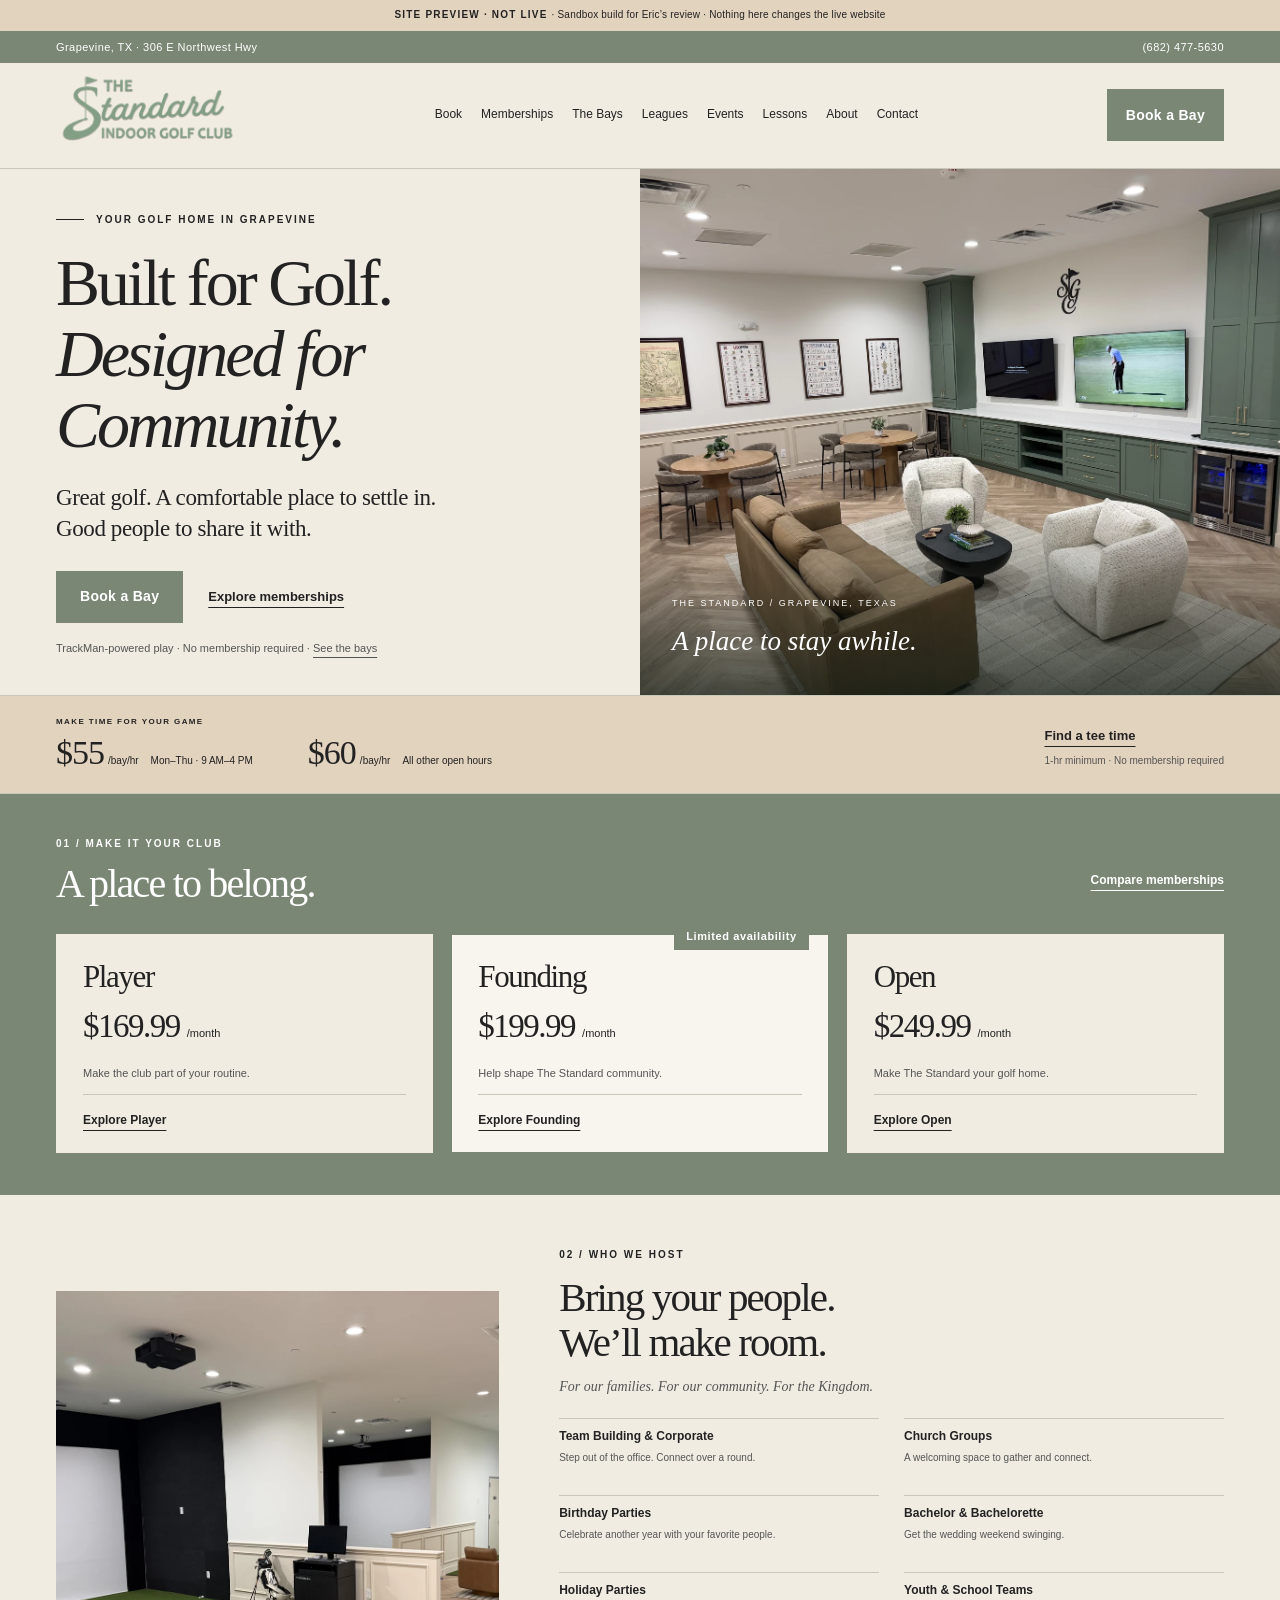
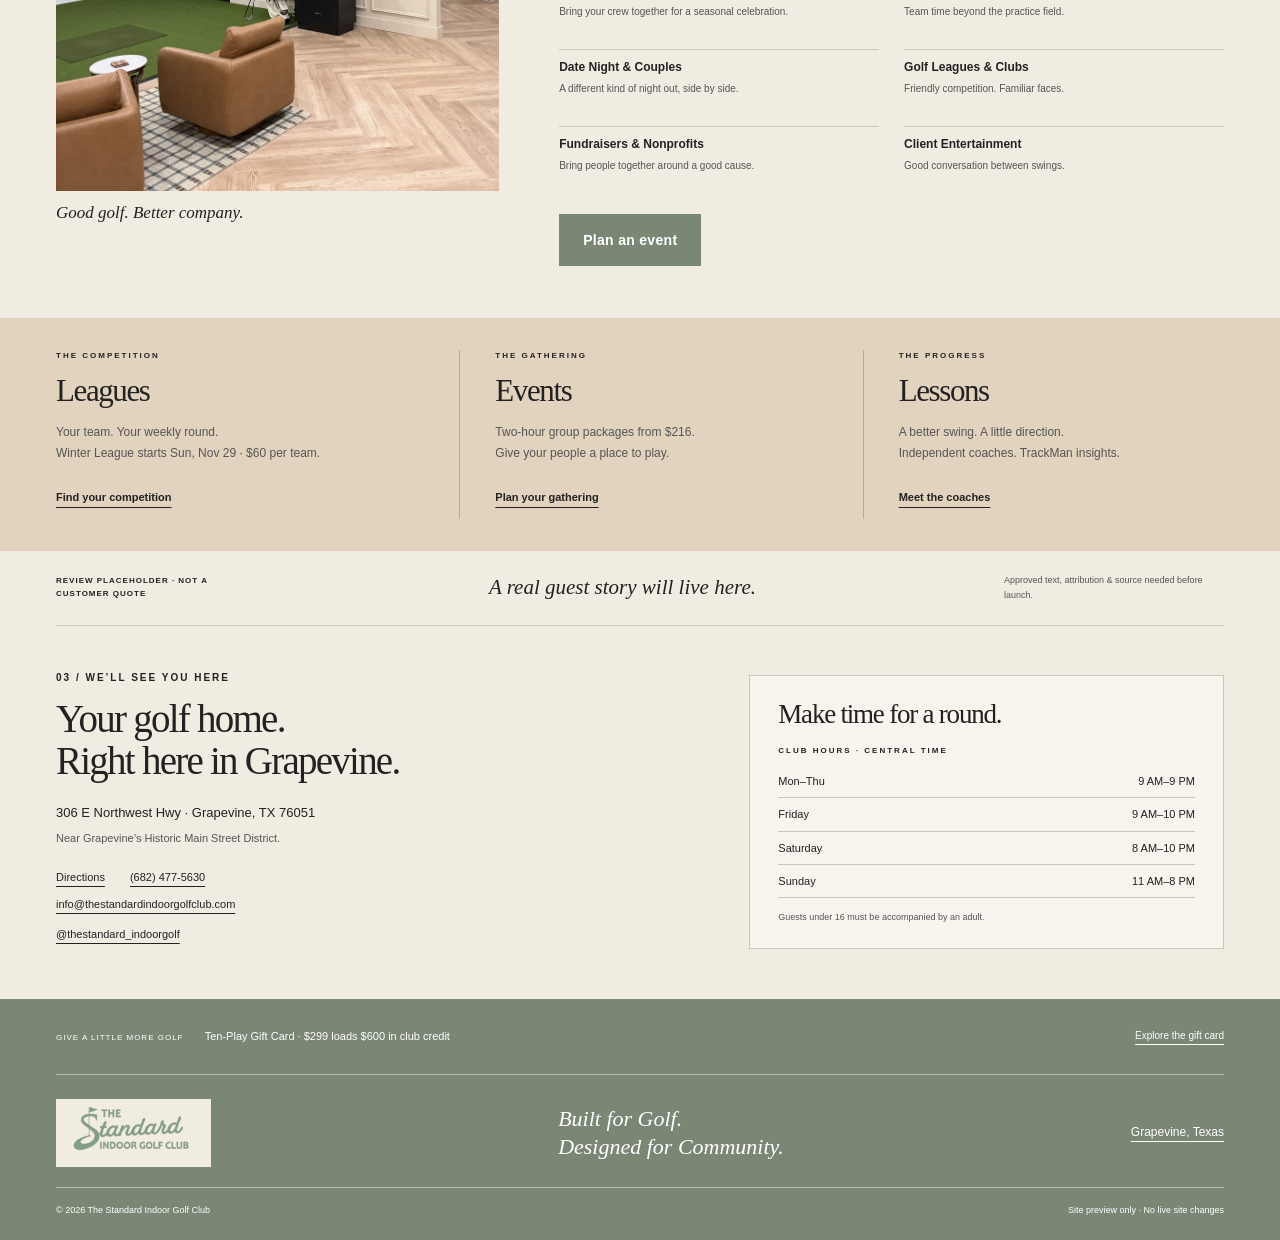
==== commit f453f5c2: "Rebuild from sandbox 1f80220 (no arrows, single event CTA)" ====
--- a/site/index.html
+++ b/site/index.html
@@ -17,28 +17,28 @@
 <a aria-label="The Standard Indoor Golf Club home" class="logo" href="#"><img alt="The Standard Indoor Golf Club" height="512" src="assets/primary-logo.png" width="1024"/></a>
 <button aria-controls="navigation" aria-expanded="false" class="menu-toggle">Menu <span aria-hidden="true">☰</span></button>
 <nav aria-label="Main navigation" id="navigation"><a href="bookings.html">Book</a><a href="memberships.html">Memberships</a><a href="bays.html">The Bays</a><a href="leagues.html">Leagues</a><a href="events.html">Events</a><a href="coaching.html">Lessons</a><a href="about.html">About</a><a href="contact.html">Contact</a></nav>
-<a class="button header-book" href="../public/book.html">Book a Bay <span aria-hidden="true">→</span></a>
+<a class="button header-book" href="../public/book.html">Book a Bay</a>
 </div></header>
 <main id="main"><section aria-labelledby="hero-title" class="hero">
 <div class="hero-copy"><p class="eyebrow"><span class="rule"></span> YOUR GOLF HOME IN GRAPEVINE</p>
 <h1 id="hero-title">Built for Golf.<br/><em>Designed for<br/>Community.</em></h1>
 <p class="hero-intro">Great golf. A comfortable place to settle in. Good people to share it with.</p>
-<div class="actions"><a class="button" href="../public/book.html">Book a Bay <span aria-hidden="true">→</span></a><a class="text-link" href="memberships.html">Explore memberships <span aria-hidden="true">→</span></a></div>
+<div class="actions"><a class="button" href="../public/book.html">Book a Bay</a><a class="text-link" href="memberships.html">Explore memberships</a></div>
 <p class="quiet">TrackMan-powered play · No membership required · <a href="bays.html">See the bays</a></p>
 </div>
 <figure class="hero-photo"><img alt="The club’s lounge with a leather sofa, soft armchairs, café tables and green built-in cabinets" fetchpriority="high" height="1125" src="assets/club-lounge.webp" width="1500"/><figcaption><span>THE STANDARD / GRAPEVINE, TEXAS</span><span>A place to stay awhile.</span></figcaption></figure>
 </section>
-<section aria-label="Hourly rates and booking" class="booking-strip"><div class="container"><p><span class="eyebrow">MAKE TIME FOR YOUR GAME</span><strong>$55<small>/bay/hr</small></strong><span class="rate-time">Mon–Thu · 9 AM–4 PM</span></p><p><strong>$60<small>/bay/hr</small></strong><span class="rate-time">All other open hours</span></p><div><a class="text-link" href="../public/book.html">Find a tee time <span aria-hidden="true">→</span></a><p>1-hr minimum · No membership required</p></div></div></section>
-<section aria-labelledby="members-title" class="membership-section compact-memberships"><div class="container"><div class="compact-heading"><div><p class="eyebrow">01 / MAKE IT YOUR CLUB</p><h2 id="members-title">A place to belong.</h2></div><a class="text-link" href="memberships.html">Compare memberships <span aria-hidden="true">→</span></a></div><div class="membership-grid">
-<article class="membership-card"><h3>Player</h3><p class="membership-price">$169.99<span>/month</span></p><p>Make the club part of your routine.</p><a class="text-link" href="memberships.html">Explore Player <span aria-hidden="true">→</span></a></article>
-<article class="membership-card featured"><div class="availability">Limited availability</div><h3>Founding</h3><p class="membership-price">$199.99<span>/month</span></p><p>Help shape The Standard community.</p><a class="text-link" href="memberships.html">Explore Founding <span aria-hidden="true">→</span></a></article>
-<article class="membership-card"><h3>Open</h3><p class="membership-price">$249.99<span>/month</span></p><p>Make The Standard your golf home.</p><a class="text-link" href="memberships.html">Explore Open <span aria-hidden="true">→</span></a></article>
+<section aria-label="Hourly rates and booking" class="booking-strip"><div class="container"><p><span class="eyebrow">MAKE TIME FOR YOUR GAME</span><strong>$55<small>/bay/hr</small></strong><span class="rate-time">Mon–Thu · 9 AM–4 PM</span></p><p><strong>$60<small>/bay/hr</small></strong><span class="rate-time">All other open hours</span></p><div><a class="text-link" href="../public/book.html">Find a tee time</a><p>1-hr minimum · No membership required</p></div></div></section>
+<section aria-labelledby="members-title" class="membership-section compact-memberships"><div class="container"><div class="compact-heading"><div><p class="eyebrow">01 / MAKE IT YOUR CLUB</p><h2 id="members-title">A place to belong.</h2></div><a class="text-link" href="memberships.html">Compare memberships</a></div><div class="membership-grid">
+<article class="membership-card"><h3>Player</h3><p class="membership-price">$169.99<span>/month</span></p><p>Make the club part of your routine.</p><a class="text-link" href="memberships.html">Explore Player</a></article>
+<article class="membership-card featured"><div class="availability">Limited availability</div><h3>Founding</h3><p class="membership-price">$199.99<span>/month</span></p><p>Help shape The Standard community.</p><a class="text-link" href="memberships.html">Explore Founding</a></article>
+<article class="membership-card"><h3>Open</h3><p class="membership-price">$249.99<span>/month</span></p><p>Make The Standard your golf home.</p><a class="text-link" href="memberships.html">Explore Open</a></article>
 </div></div></section>
-<section aria-labelledby="host-title" class="host-section container"><figure class="host-photo"><img alt="Finished golf bays with hitting turf, large screens and comfortable leather seating at The Standard" height="1050" loading="lazy" src="assets/club-bays.webp" width="1400"/><figcaption>Good golf. Better company.</figcaption></figure><div><p class="eyebrow">02 / WHO WE HOST</p><h2 id="host-title">Bring your people.<br/>We’ll make room.</h2><p class="kingdom-line">For our families. For our community. For the Kingdom.</p><div class="host-groups"><a class="host-group" href="events.html"><h3>Team Building &amp; Corporate <span aria-hidden="true">↗</span></h3><p>Step out of the office. Connect over a round.</p></a><a class="host-group" href="events.html"><h3>Church Groups <span aria-hidden="true">↗</span></h3><p>A welcoming space to gather and connect.</p></a><a class="host-group" href="events.html"><h3>Birthday Parties <span aria-hidden="true">↗</span></h3><p>Celebrate another year with your favorite people.</p></a><a class="host-group" href="events.html"><h3>Bachelor &amp; Bachelorette <span aria-hidden="true">↗</span></h3><p>Get the wedding weekend swinging.</p></a><a class="host-group" href="events.html"><h3>Holiday Parties <span aria-hidden="true">↗</span></h3><p>Bring your crew together for a seasonal celebration.</p></a><a class="host-group" href="events.html"><h3>Youth &amp; School Teams <span aria-hidden="true">↗</span></h3><p>Team time beyond the practice field.</p></a><a class="host-group" href="events.html"><h3>Date Night &amp; Couples <span aria-hidden="true">↗</span></h3><p>A different kind of night out, side by side.</p></a><a class="host-group" href="events.html"><h3>Golf Leagues &amp; Clubs <span aria-hidden="true">↗</span></h3><p>Friendly competition. Familiar faces.</p></a><a class="host-group" href="events.html"><h3>Fundraisers &amp; Nonprofits <span aria-hidden="true">↗</span></h3><p>Bring people together around a good cause.</p></a><a class="host-group" href="events.html"><h3>Client Entertainment <span aria-hidden="true">↗</span></h3><p>Good conversation between swings.</p></a></div></div></section>
-<section class="teaser-section"><div class="container teaser-grid"><article><p class="eyebrow">THE COMPETITION</p><h3>Leagues</h3><p>Your team. Your weekly round.<br/>Winter League starts Sun, Nov 29 · $60 per team.</p><a class="text-link" href="leagues.html">Find your competition <span aria-hidden="true">→</span></a></article><article><p class="eyebrow">THE GATHERING</p><h3>Events</h3><p>Two-hour group packages from $216.<br/>Give your people a place to play.</p><a class="text-link" href="events.html">Plan your gathering <span aria-hidden="true">→</span></a></article><article><p class="eyebrow">THE PROGRESS</p><h3>Lessons</h3><p>A better swing. A little direction.<br/>Independent coaches. TrackMan insights.</p><a class="text-link" href="coaching.html">Meet the coaches <span aria-hidden="true">→</span></a></article></div></section>
+<section aria-labelledby="host-title" class="host-section container"><figure class="host-photo"><img alt="Finished golf bays with hitting turf, large screens and comfortable leather seating at The Standard" height="1050" loading="lazy" src="assets/club-bays.webp" width="1400"/><figcaption>Good golf. Better company.</figcaption></figure><div><p class="eyebrow">02 / WHO WE HOST</p><h2 id="host-title">Bring your people.<br/>We’ll make room.</h2><p class="kingdom-line">For our families. For our community. For the Kingdom.</p><div class="host-groups"><div class="host-group"><h3>Team Building &amp; Corporate</h3><p>Step out of the office. Connect over a round.</p></div><div class="host-group"><h3>Church Groups</h3><p>A welcoming space to gather and connect.</p></div><div class="host-group"><h3>Birthday Parties</h3><p>Celebrate another year with your favorite people.</p></div><div class="host-group"><h3>Bachelor &amp; Bachelorette</h3><p>Get the wedding weekend swinging.</p></div><div class="host-group"><h3>Holiday Parties</h3><p>Bring your crew together for a seasonal celebration.</p></div><div class="host-group"><h3>Youth &amp; School Teams</h3><p>Team time beyond the practice field.</p></div><div class="host-group"><h3>Date Night &amp; Couples</h3><p>A different kind of night out, side by side.</p></div><div class="host-group"><h3>Golf Leagues &amp; Clubs</h3><p>Friendly competition. Familiar faces.</p></div><div class="host-group"><h3>Fundraisers &amp; Nonprofits</h3><p>Bring people together around a good cause.</p></div><div class="host-group"><h3>Client Entertainment</h3><p>Good conversation between swings.</p></div></div><div class="actions" style="margin-top:22px"><a class="button" href="events.html">Plan an event</a></div></div></section>
+<section class="teaser-section"><div class="container teaser-grid"><article><p class="eyebrow">THE COMPETITION</p><h3>Leagues</h3><p>Your team. Your weekly round.<br/>Winter League starts Sun, Nov 29 · $60 per team.</p><a class="text-link" href="leagues.html">Find your competition</a></article><article><p class="eyebrow">THE GATHERING</p><h3>Events</h3><p>Two-hour group packages from $216.<br/>Give your people a place to play.</p><a class="text-link" href="events.html">Plan your gathering</a></article><article><p class="eyebrow">THE PROGRESS</p><h3>Lessons</h3><p>A better swing. A little direction.<br/>Independent coaches. TrackMan insights.</p><a class="text-link" href="coaching.html">Meet the coaches</a></article></div></section>
 <aside aria-label="Future guest review" class="review-mini container"><span class="placeholder-label">REVIEW PLACEHOLDER · NOT A CUSTOMER QUOTE</span><p>A real guest story will live here.</p><span>Approved text, attribution &amp; source needed before launch.</span></aside>
-<section aria-labelledby="visit-title" class="visit-short container" id="visit"><div><p class="eyebrow">03 / WE’LL SEE YOU HERE</p><h2 id="visit-title">Your golf home.<br/>Right here in Grapevine.</h2><address>306 E Northwest Hwy · Grapevine, TX 76051</address><p class="location-note">Near Grapevine’s Historic Main Street District.</p><div class="visit-actions"><a href="https://www.google.com/maps/search/?api=1&amp;query=306+E+Northwest+Hwy+Grapevine+TX+76051">Directions ↗</a><a href="tel:+16824775630">(682) 477-5630</a></div><a class="email-link" href="mailto:info@thestandardindoorgolfclub.com">info@thestandardindoorgolfclub.com</a><a class="social-link" href="https://www.instagram.com/thestandard_indoorgolf/">@thestandard_indoorgolf ↗</a></div><div class="hours-short"><h3>Make time for a round.</h3><p class="eyebrow">CLUB HOURS · CENTRAL TIME</p><dl><div><dt>Mon–Thu</dt><dd>9 AM–9 PM</dd></div><div><dt>Friday</dt><dd>9 AM–10 PM</dd></div><div><dt>Saturday</dt><dd>8 AM–10 PM</dd></div><div><dt>Sunday</dt><dd>11 AM–8 PM</dd></div></dl><p class="quiet">Guests under 16 must be accompanied by an adult.</p></div></section>
+<section aria-labelledby="visit-title" class="visit-short container" id="visit"><div><p class="eyebrow">03 / WE’LL SEE YOU HERE</p><h2 id="visit-title">Your golf home.<br/>Right here in Grapevine.</h2><address>306 E Northwest Hwy · Grapevine, TX 76051</address><p class="location-note">Near Grapevine’s Historic Main Street District.</p><div class="visit-actions"><a href="https://www.google.com/maps/search/?api=1&amp;query=306+E+Northwest+Hwy+Grapevine+TX+76051">Directions</a><a href="tel:+16824775630">(682) 477-5630</a></div><a class="email-link" href="mailto:info@thestandardindoorgolfclub.com">info@thestandardindoorgolfclub.com</a><a class="social-link" href="https://www.instagram.com/thestandard_indoorgolf/">@thestandard_indoorgolf</a></div><div class="hours-short"><h3>Make time for a round.</h3><p class="eyebrow">CLUB HOURS · CENTRAL TIME</p><dl><div><dt>Mon–Thu</dt><dd>9 AM–9 PM</dd></div><div><dt>Friday</dt><dd>9 AM–10 PM</dd></div><div><dt>Saturday</dt><dd>8 AM–10 PM</dd></div><div><dt>Sunday</dt><dd>11 AM–8 PM</dd></div></dl><p class="quiet">Guests under 16 must be accompanied by an adult.</p></div></section>
 </main>
-<footer><div class="container footer-gift"><p>GIVE A LITTLE MORE GOLF <span>Ten-Play Gift Card · $299 loads $600 in club credit</span></p><a href="gift-card.html">Explore the gift card →</a></div><div class="container footer-main"><a aria-label="Return to top" class="footer-logo" href="#"><img alt="The Standard Indoor Golf Club" height="512" src="assets/primary-logo.png" width="1024"/></a><p>Built for Golf.<br/>Designed for Community.</p><a href="#visit">Grapevine, Texas <span aria-hidden="true">↑</span></a></div><div class="container footer-bottom"><span>© 2026 The Standard Indoor Golf Club</span><span>Site preview only · No live site changes</span></div></footer>
-<div class="mobile-book"><a class="button" href="../public/book.html">Book a Bay <span aria-hidden="true">→</span></a><a aria-label="View hours and directions" href="#visit">Hours &amp; location</a></div>
+<footer><div class="container footer-gift"><p>GIVE A LITTLE MORE GOLF <span>Ten-Play Gift Card · $299 loads $600 in club credit</span></p><a href="gift-card.html">Explore the gift card</a></div><div class="container footer-main"><a aria-label="Return to top" class="footer-logo" href="#"><img alt="The Standard Indoor Golf Club" height="512" src="assets/primary-logo.png" width="1024"/></a><p>Built for Golf.<br/>Designed for Community.</p><a href="#visit">Grapevine, Texas</a></div><div class="container footer-bottom"><span>© 2026 The Standard Indoor Golf Club</span><span>Site preview only · No live site changes</span></div></footer>
+<div class="mobile-book"><a class="button" href="../public/book.html">Book a Bay</a><a aria-label="View hours and directions" href="#visit">Hours &amp; location</a></div>
 </body></html>
--- a/site/site.css
+++ b/site/site.css
@@ -104,3 +104,30 @@
 .giftfig>img{position:static!important;height:auto!important;max-width:520px;object-fit:contain!important;box-shadow:0 18px 40px #17211740}
 @media(max-width:700px){.giftfig{height:auto!important;min-height:0!important;padding:24px}}
 @media(max-width:700px){.page-hero .actions{flex-wrap:wrap}}
+/* ===== Privilege Green pass (SW 6193 #7A8775), Nov 10 ===== */
+:root{--green:#7a8775;--green-deep:#6c7967;--dark:#7a8775;--ink:#222;--muted:#555}
+body{color:var(--ink)}
+.button{background:var(--green);border-color:var(--green);color:#fff;font-weight:700;font-size:14px}
+.button:hover{background:var(--green-deep);border-color:var(--green-deep)}
+.header-book,.mobile-book .button,.hero .button{font-size:14px!important;font-weight:700}
+.button.ghost{background:transparent;color:var(--ink);border-color:var(--ink)}.button.ghost:hover{background:var(--paper)}
+.utility{background:var(--green);color:#fff}
+footer{background:var(--green);color:#fff}
+.footer-bottom,.footer-gift{border-color:rgba(255,255,255,.45);color:#fff}
+.membership-section,.sec.green{background:var(--green);color:#fff}
+.membership-section .section-heading>p,.sec.green .sec-head>p{color:#fff}
+.membership-card,.sec.green .card{color:var(--ink)}
+.availability,.tag{background:var(--green);color:#fff;font-size:11px;font-weight:700}
+.tag.light{background:var(--patience);color:var(--ink)}
+table.t thead th{background:var(--green);color:#fff;font-weight:700}
+.cta-band{background:var(--green);color:#fff}
+.cta-band .button{background:var(--villa);border-color:var(--villa);color:#222}
+.cta-band .button:hover{background:#fff}
+.cta-band .text-link{color:#fff}
+.card.featured,.membership-card.featured{border-color:var(--green)}
+/* ===== No arrow glyphs (Eric, Nov 10 PM): centered button labels, plain underlined links ===== */
+.button{justify-content:center;gap:0;text-align:center}
+.text-link{justify-content:flex-start;gap:0}
+.membership-card .text-link,.card .text-link{justify-content:flex-start}
+.host-group{cursor:default}.host-group:hover h3{text-decoration:none}.host-group h3{padding-right:0}
+.footer-main>a:last-child{gap:0}
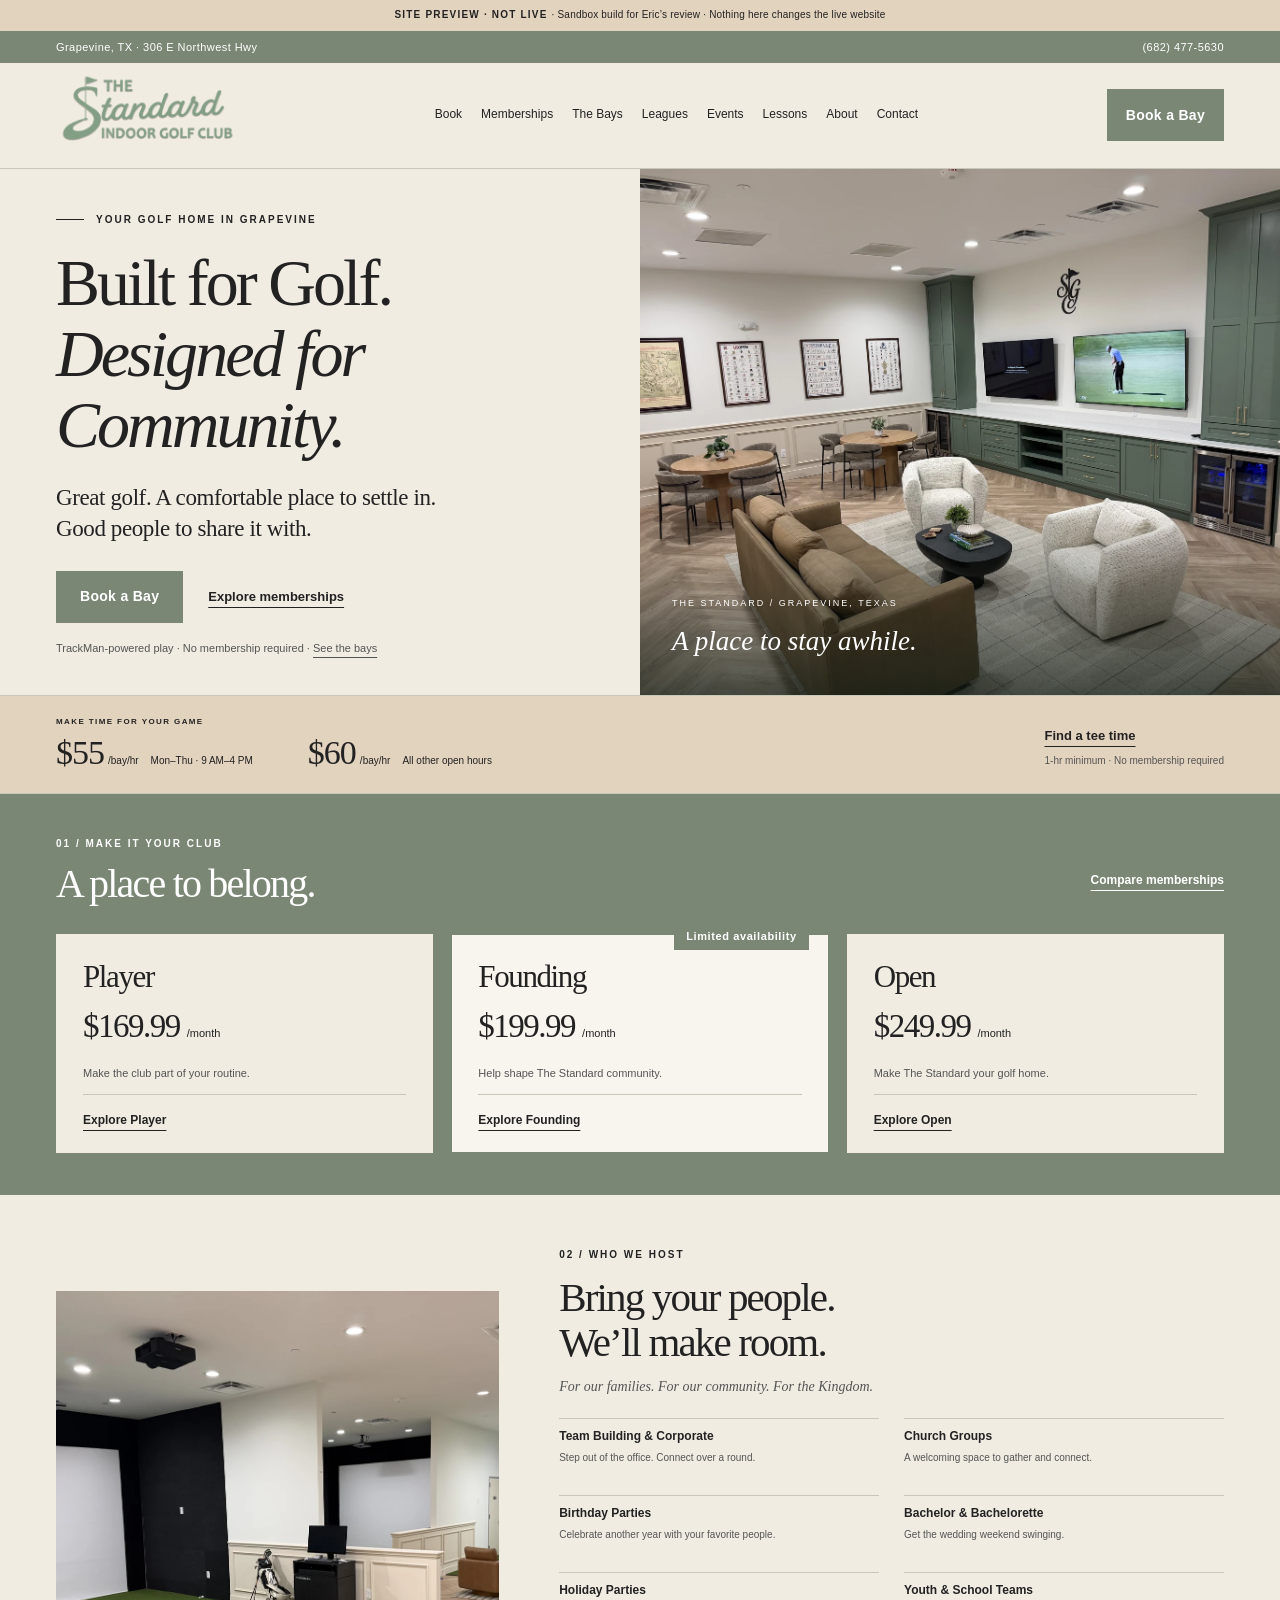
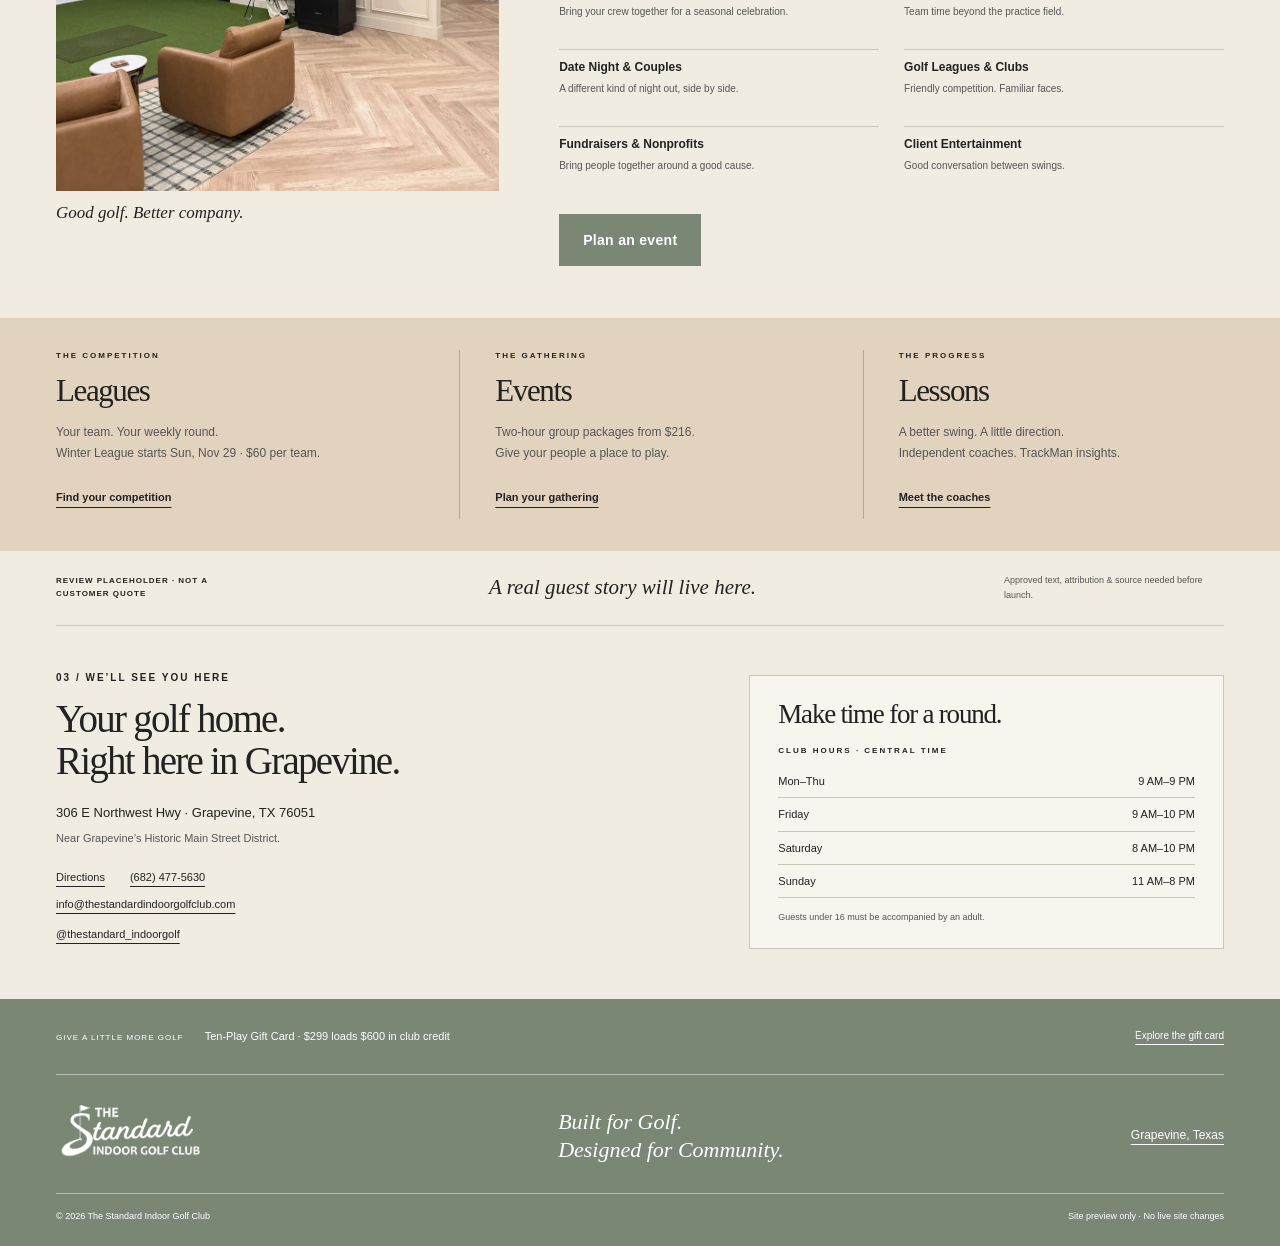
==== commit cb89e6cf: "Rebuild from sandbox d6c88b6" ====
--- a/site/index.html
+++ b/site/index.html
@@ -39,6 +39,6 @@
 <aside aria-label="Future guest review" class="review-mini container"><span class="placeholder-label">REVIEW PLACEHOLDER · NOT A CUSTOMER QUOTE</span><p>A real guest story will live here.</p><span>Approved text, attribution &amp; source needed before launch.</span></aside>
 <section aria-labelledby="visit-title" class="visit-short container" id="visit"><div><p class="eyebrow">03 / WE’LL SEE YOU HERE</p><h2 id="visit-title">Your golf home.<br/>Right here in Grapevine.</h2><address>306 E Northwest Hwy · Grapevine, TX 76051</address><p class="location-note">Near Grapevine’s Historic Main Street District.</p><div class="visit-actions"><a href="https://www.google.com/maps/search/?api=1&amp;query=306+E+Northwest+Hwy+Grapevine+TX+76051">Directions</a><a href="tel:+16824775630">(682) 477-5630</a></div><a class="email-link" href="mailto:info@thestandardindoorgolfclub.com">info@thestandardindoorgolfclub.com</a><a class="social-link" href="https://www.instagram.com/thestandard_indoorgolf/">@thestandard_indoorgolf</a></div><div class="hours-short"><h3>Make time for a round.</h3><p class="eyebrow">CLUB HOURS · CENTRAL TIME</p><dl><div><dt>Mon–Thu</dt><dd>9 AM–9 PM</dd></div><div><dt>Friday</dt><dd>9 AM–10 PM</dd></div><div><dt>Saturday</dt><dd>8 AM–10 PM</dd></div><div><dt>Sunday</dt><dd>11 AM–8 PM</dd></div></dl><p class="quiet">Guests under 16 must be accompanied by an adult.</p></div></section>
 </main>
-<footer><div class="container footer-gift"><p>GIVE A LITTLE MORE GOLF <span>Ten-Play Gift Card · $299 loads $600 in club credit</span></p><a href="gift-card.html">Explore the gift card</a></div><div class="container footer-main"><a aria-label="Return to top" class="footer-logo" href="#"><img alt="The Standard Indoor Golf Club" height="512" src="assets/primary-logo.png" width="1024"/></a><p>Built for Golf.<br/>Designed for Community.</p><a href="#visit">Grapevine, Texas</a></div><div class="container footer-bottom"><span>© 2026 The Standard Indoor Golf Club</span><span>Site preview only · No live site changes</span></div></footer>
+<footer><div class="container footer-gift"><p>GIVE A LITTLE MORE GOLF <span>Ten-Play Gift Card · $299 loads $600 in club credit</span></p><a href="gift-card.html">Explore the gift card</a></div><div class="container footer-main"><a aria-label="Return to top" class="footer-logo" href="#"><img alt="The Standard Indoor Golf Club" height="512" src="assets/logo-white.png" width="1024"/></a><p>Built for Golf.<br/>Designed for Community.</p><a href="#visit">Grapevine, Texas</a></div><div class="container footer-bottom"><span>© 2026 The Standard Indoor Golf Club</span><span>Site preview only · No live site changes</span></div></footer>
 <div class="mobile-book"><a class="button" href="../public/book.html">Book a Bay</a><a aria-label="View hours and directions" href="#visit">Hours &amp; location</a></div>
 </body></html>
--- a/site/site.css
+++ b/site/site.css
@@ -131,3 +131,5 @@
 .membership-card .text-link,.card .text-link{justify-content:flex-start}
 .host-group{cursor:default}.host-group:hover h3{text-decoration:none}.host-group h3{padding-right:0}
 .footer-main>a:last-child{gap:0}
+/* ===== White logo on green (Eric, Nov 10 11 PM) ===== */
+.footer-logo{background:transparent;padding:0}
